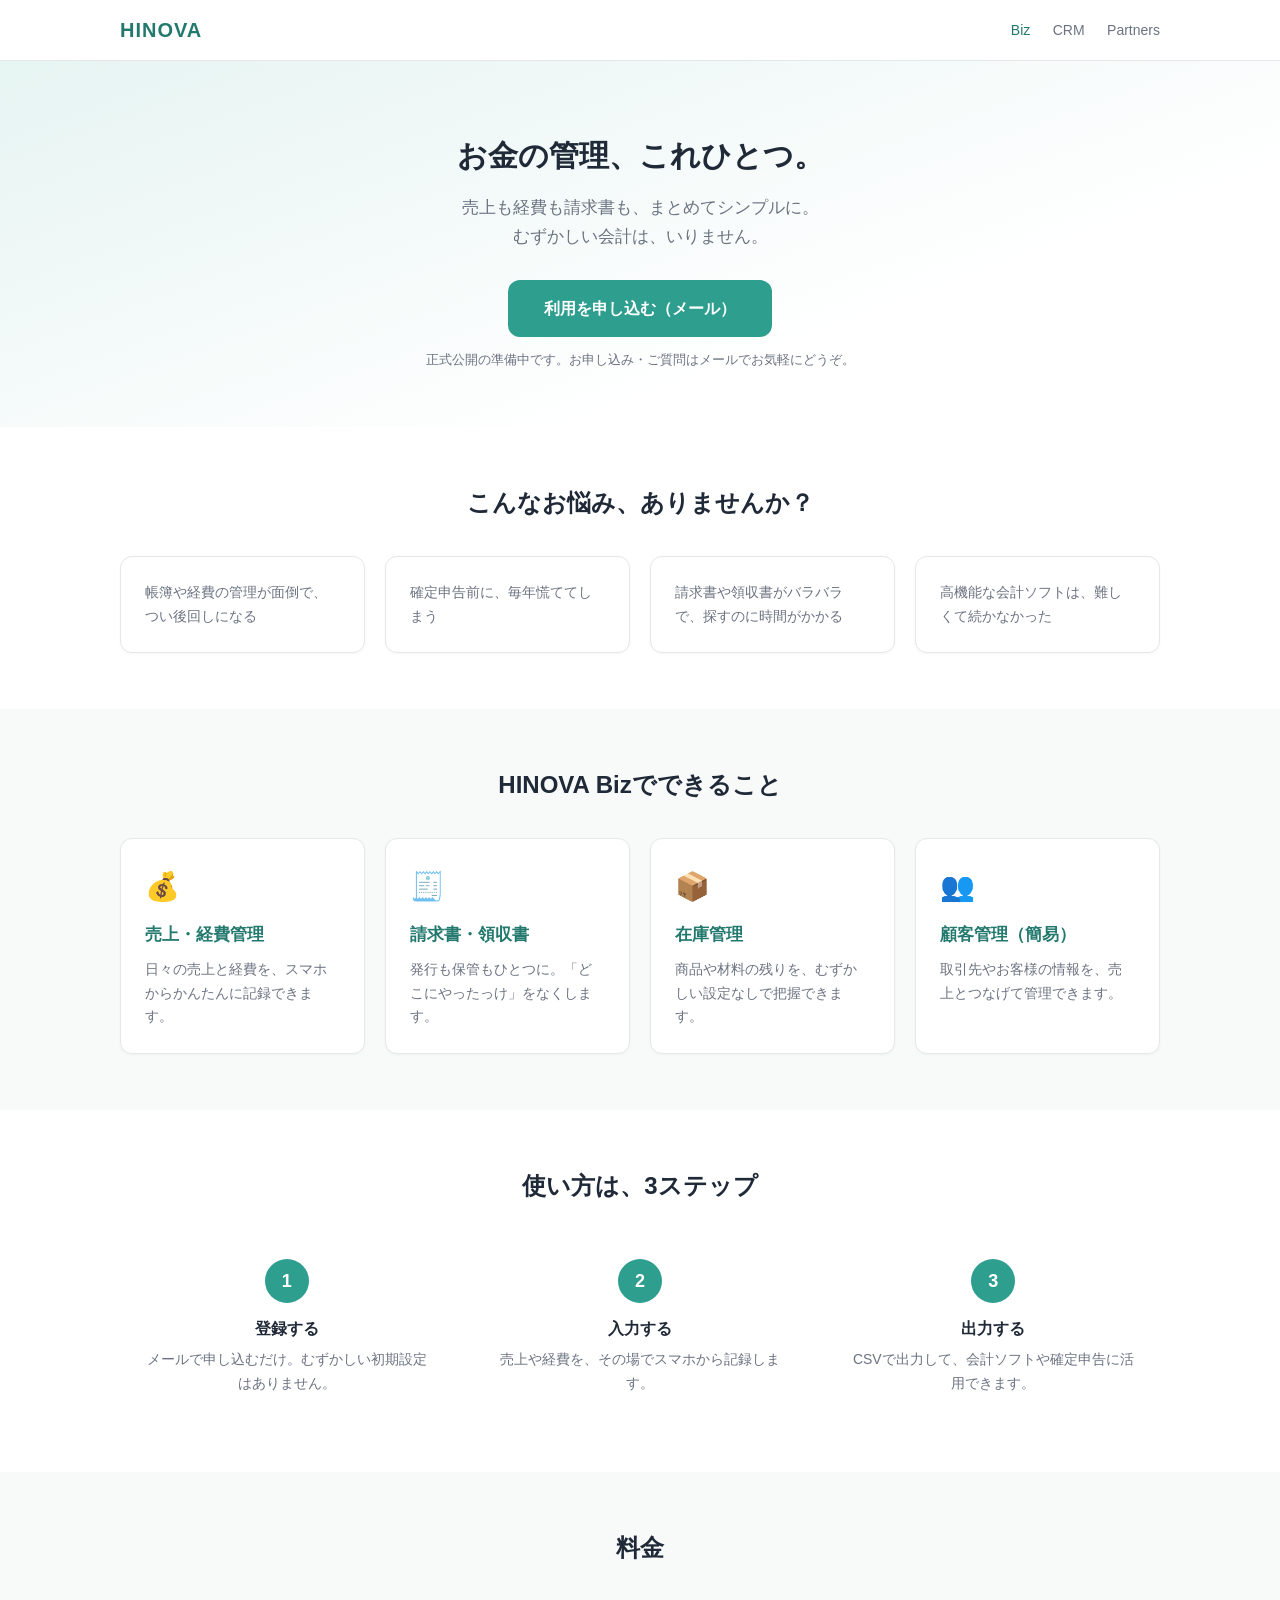
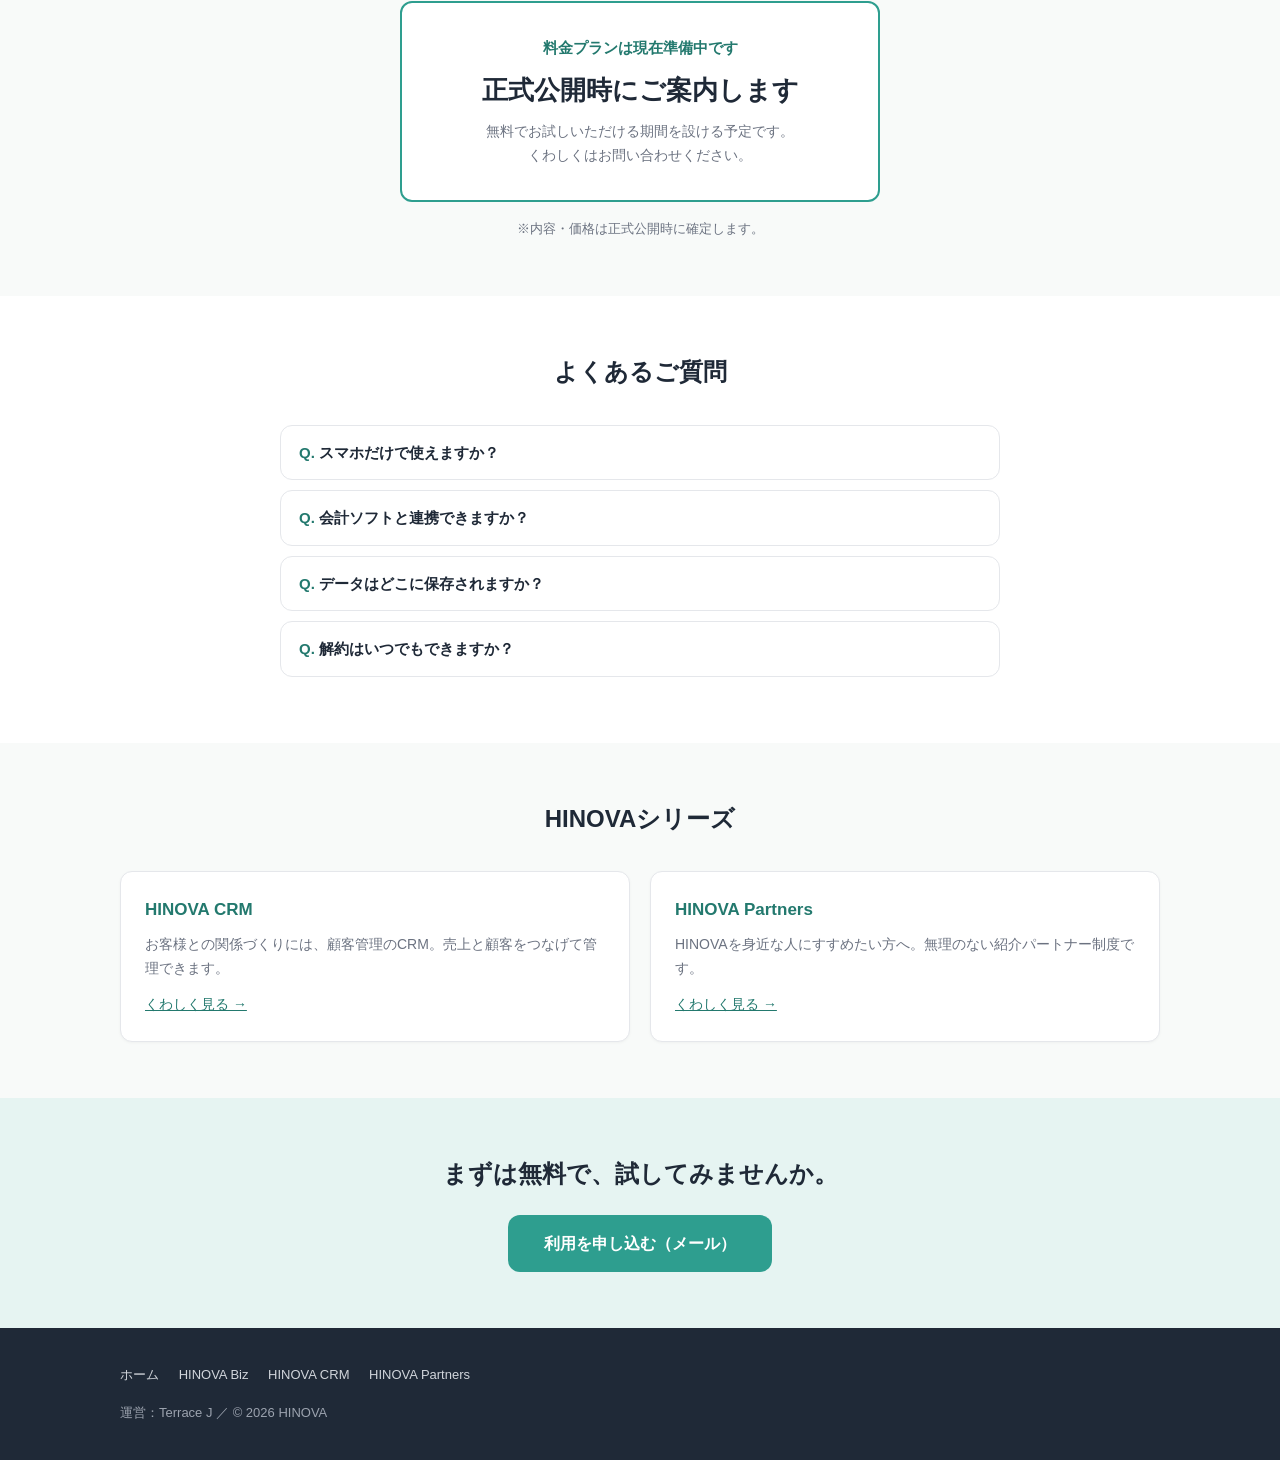
==== biz.html @ e903ae0e "HINOVA LP 再建(index/biz/crm/partners) — ポータルDBの部署AI設計書から復元 Co-Authored-By: Claude Opus 4.8 <noreply@a" ====
<!DOCTYPE html>
<html lang="ja">
<head>
<meta charset="UTF-8">
<meta name="viewport" content="width=device-width, initial-scale=1.0">
<title>HINOVA Biz — お金の管理、これひとつ。</title>
<meta name="description" content="売上・経費・請求書・領収書をまとめてシンプルに管理。ITが苦手な個人事業主・副業・小規模店舗のためのお金の管理サービス。">
<meta property="og:title" content="HINOVA Biz — お金の管理、これひとつ。">
<meta property="og:description" content="売上・経費・請求書・領収書をまとめてシンプルに。ITが苦手でも続けられる。">
<meta property="og:type" content="website">
<meta property="og:url" content="https://jukuro.github.io/hinova-lp/biz.html">
<meta name="twitter:card" content="summary">
<link rel="stylesheet" href="assets/style.css">
</head>
<body>

<header>
  <div class="container header-inner">
    <a class="logo" href="index.html">HINOVA</a>
    <nav>
      <a href="biz.html" class="active">Biz</a>
      <a href="crm.html">CRM</a>
      <a href="partners.html">Partners</a>
    </nav>
  </div>
</header>

<div class="hero">
  <div class="container">
    <h1>お金の管理、これひとつ。</h1>
    <p class="lead">売上も経費も請求書も、まとめてシンプルに。<br>むずかしい会計は、いりません。</p>
    <a class="btn" href="mailto:jukurog31@gmail.com?subject=HINOVA Biz 利用申込・問い合わせ">利用を申し込む（メール）</a>
    <p class="micro">正式公開の準備中です。お申し込み・ご質問はメールでお気軽にどうぞ。</p>
  </div>
</div>

<section>
  <div class="container">
    <h2>こんなお悩み、ありませんか？</h2>
    <div class="cards">
      <div class="card"><p>帳簿や経費の管理が面倒で、つい後回しになる</p></div>
      <div class="card"><p>確定申告前に、毎年慌ててしまう</p></div>
      <div class="card"><p>請求書や領収書がバラバラで、探すのに時間がかかる</p></div>
      <div class="card"><p>高機能な会計ソフトは、難しくて続かなかった</p></div>
    </div>
  </div>
</section>

<section class="alt">
  <div class="container">
    <h2>HINOVA Bizでできること</h2>
    <div class="cards">
      <div class="card">
        <div class="icon">💰</div>
        <h3>売上・経費管理</h3>
        <p>日々の売上と経費を、スマホからかんたんに記録できます。</p>
      </div>
      <div class="card">
        <div class="icon">🧾</div>
        <h3>請求書・領収書</h3>
        <p>発行も保管もひとつに。「どこにやったっけ」をなくします。</p>
      </div>
      <div class="card">
        <div class="icon">📦</div>
        <h3>在庫管理</h3>
        <p>商品や材料の残りを、むずかしい設定なしで把握できます。</p>
      </div>
      <div class="card">
        <div class="icon">👥</div>
        <h3>顧客管理（簡易）</h3>
        <p>取引先やお客様の情報を、売上とつなげて管理できます。</p>
      </div>
    </div>
  </div>
</section>

<section>
  <div class="container">
    <h2>使い方は、3ステップ</h2>
    <div class="steps">
      <div class="step">
        <div class="num">1</div>
        <h3>登録する</h3>
        <p>メールで申し込むだけ。むずかしい初期設定はありません。</p>
      </div>
      <div class="step">
        <div class="num">2</div>
        <h3>入力する</h3>
        <p>売上や経費を、その場でスマホから記録します。</p>
      </div>
      <div class="step">
        <div class="num">3</div>
        <h3>出力する</h3>
        <p>CSVで出力して、会計ソフトや確定申告に活用できます。</p>
      </div>
    </div>
  </div>
</section>

<section class="alt">
  <div class="container">
    <h2>料金</h2>
    <div class="price-box">
      <p class="plan-name">料金プランは現在準備中です</p>
      <p class="price">正式公開時にご案内します</p>
      <p style="font-size:14px;color:var(--text-sub)">無料でお試しいただける期間を設ける予定です。<br>くわしくはお問い合わせください。</p>
    </div>
    <p class="section-note">※内容・価格は正式公開時に確定します。</p>
  </div>
</section>

<section>
  <div class="container">
    <h2>よくあるご質問</h2>
    <details>
      <summary>スマホだけで使えますか？</summary>
      <p>はい。スマホでの利用を前提に設計しています。パソコンからもご利用いただけます。</p>
    </details>
    <details>
      <summary>会計ソフトと連携できますか？</summary>
      <p>CSV出力に対応予定です。お使いの会計ソフトへの取り込みにご活用いただけます。対応形式の詳細はお問い合わせください。</p>
    </details>
    <details>
      <summary>データはどこに保存されますか？</summary>
      <p>クラウド上に安全に保存されます。端末の故障や紛失時もデータは失われません。</p>
    </details>
    <details>
      <summary>解約はいつでもできますか？</summary>
      <p>はい。いつでも解約いただけます。無理な引き止めはいたしません。</p>
    </details>
  </div>
</section>

<section class="alt">
  <div class="container">
    <h2>HINOVAシリーズ</h2>
    <div class="cards">
      <div class="card">
        <h3>HINOVA CRM</h3>
        <p>お客様との関係づくりには、顧客管理のCRM。売上と顧客をつなげて管理できます。</p>
        <p style="margin-top:12px"><a href="crm.html">くわしく見る →</a></p>
      </div>
      <div class="card">
        <h3>HINOVA Partners</h3>
        <p>HINOVAを身近な人にすすめたい方へ。無理のない紹介パートナー制度です。</p>
        <p style="margin-top:12px"><a href="partners.html">くわしく見る →</a></p>
      </div>
    </div>
  </div>
</section>

<section class="cta-section">
  <div class="container">
    <h2>まずは無料で、試してみませんか。</h2>
    <a class="btn" href="mailto:jukurog31@gmail.com?subject=HINOVA Biz 利用申込・問い合わせ">利用を申し込む（メール）</a>
  </div>
</section>

<footer>
  <div class="container">
    <div class="footer-nav">
      <a href="index.html">ホーム</a>
      <a href="biz.html">HINOVA Biz</a>
      <a href="crm.html">HINOVA CRM</a>
      <a href="partners.html">HINOVA Partners</a>
    </div>
    <p class="copy">運営：Terrace J ／ © 2026 HINOVA</p>
  </div>
</footer>

</body>
</html>
---- assets/style.css ----
/* HINOVA LP 共通スタイル — デザイン部設計書準拠 */
:root {
  --accent: #2E9E8F;
  --accent-dark: #23796E;
  --accent-soft: #E6F4F2;
  --text: #1F2937;
  --text-sub: #6B7280;
  --bg: #FFFFFF;
  --bg-alt: #F8FAF9;
  --border: #E5E7EB;
  --radius: 12px;
}
* { margin: 0; padding: 0; box-sizing: border-box; }
html { scroll-behavior: smooth; }
body {
  font-family: "Hiragino Kaku Gothic ProN", "Yu Gothic", Meiryo, sans-serif;
  color: var(--text);
  background: var(--bg);
  line-height: 1.7;
  font-size: 16px;
}
.container { max-width: 1080px; margin: 0 auto; padding: 0 20px; }

/* ヘッダー */
header {
  position: sticky; top: 0; z-index: 100;
  background: rgba(255,255,255,.95); backdrop-filter: blur(6px);
  border-bottom: 1px solid var(--border);
}
.header-inner { display: flex; align-items: center; justify-content: space-between; height: 60px; }
.logo { font-weight: 700; font-size: 20px; color: var(--accent-dark); text-decoration: none; letter-spacing: .05em; }
nav a { color: var(--text-sub); text-decoration: none; font-size: 14px; margin-left: 18px; }
nav a:hover, nav a.active { color: var(--accent-dark); }

/* ヒーロー */
.hero { background: linear-gradient(160deg, var(--accent-soft) 0%, #fff 70%); padding: 72px 0 56px; text-align: center; }
.hero h1 { font-size: 30px; line-height: 1.5; margin-bottom: 16px; }
.hero p.lead { color: var(--text-sub); font-size: 17px; margin-bottom: 28px; }
.hero .micro { font-size: 13px; color: var(--text-sub); margin-top: 12px; }

/* ボタン */
.btn {
  display: inline-block; background: var(--accent); color: #fff;
  padding: 15px 36px; border-radius: var(--radius); text-decoration: none;
  font-weight: 700; font-size: 16px; min-height: 44px;
  transition: background .2s;
}
.btn:hover { background: var(--accent-dark); }
.btn.secondary { background: #fff; color: var(--accent-dark); border: 2px solid var(--accent); }
.btn.secondary:hover { background: var(--accent-soft); }

/* セクション */
section { padding: 56px 0; }
section.alt { background: var(--bg-alt); }
h2 { font-size: 24px; text-align: center; margin-bottom: 32px; }
.section-note { text-align: center; color: var(--text-sub); font-size: 13px; margin-top: 16px; }

/* カード */
.cards { display: grid; grid-template-columns: repeat(auto-fit, minmax(220px, 1fr)); gap: 20px; }
.card {
  background: #fff; border: 1px solid var(--border); border-radius: var(--radius);
  padding: 24px; box-shadow: 0 1px 3px rgba(0,0,0,.04);
}
.card h3 { font-size: 17px; margin-bottom: 8px; color: var(--accent-dark); }
.card p { font-size: 14px; color: var(--text-sub); }
.card .icon { font-size: 28px; margin-bottom: 10px; }
.card a { color: var(--accent-dark); }

/* ステップ */
.steps { display: grid; grid-template-columns: repeat(auto-fit, minmax(200px, 1fr)); gap: 20px; counter-reset: step; }
.step { text-align: center; padding: 20px; }
.step .num {
  display: inline-flex; align-items: center; justify-content: center;
  width: 44px; height: 44px; border-radius: 50%;
  background: var(--accent); color: #fff; font-weight: 700; font-size: 18px; margin-bottom: 12px;
}
.step h3 { font-size: 16px; margin-bottom: 6px; }
.step p { font-size: 14px; color: var(--text-sub); }

/* 安心チェックリスト(Partners) */
.checklist { max-width: 560px; margin: 0 auto; list-style: none; }
.checklist li {
  padding: 12px 16px 12px 44px; position: relative; background: #fff;
  border: 1px solid var(--border); border-radius: var(--radius); margin-bottom: 10px; font-size: 15px;
}
.checklist li::before {
  content: "✓"; position: absolute; left: 16px; color: var(--accent);
  font-weight: 700; font-size: 18px;
}

/* FAQ */
details {
  background: #fff; border: 1px solid var(--border); border-radius: var(--radius);
  margin-bottom: 10px; padding: 0 18px; max-width: 720px; margin-left: auto; margin-right: auto;
}
details summary { cursor: pointer; padding: 14px 0; font-weight: 700; font-size: 15px; list-style: none; }
details summary::before { content: "Q. "; color: var(--accent-dark); }
details p { padding: 0 0 14px; font-size: 14px; color: var(--text-sub); }

/* 料金 */
.price-box {
  max-width: 480px; margin: 0 auto; text-align: center;
  background: #fff; border: 2px solid var(--accent); border-radius: var(--radius); padding: 32px 24px;
}
.price-box .plan-name { font-weight: 700; color: var(--accent-dark); font-size: 15px; }
.price-box .price { font-size: 26px; font-weight: 700; margin: 8px 0; }

/* CTAセクション */
.cta-section { text-align: center; background: var(--accent-soft); }
.cta-section h2 { margin-bottom: 20px; }

/* フッター */
footer { background: var(--text); color: #D1D5DB; padding: 36px 0; font-size: 13px; }
footer .footer-nav { margin-bottom: 16px; }
footer .footer-nav a { color: #D1D5DB; text-decoration: none; margin-right: 16px; }
footer .footer-nav a:hover { color: #fff; }
footer .copy { color: #9CA3AF; }

/* スマホ */
@media (max-width: 767px) {
  .hero h1 { font-size: 24px; }
  h2 { font-size: 20px; }
  nav a { margin-left: 12px; font-size: 13px; }
  section { padding: 40px 0; }
}
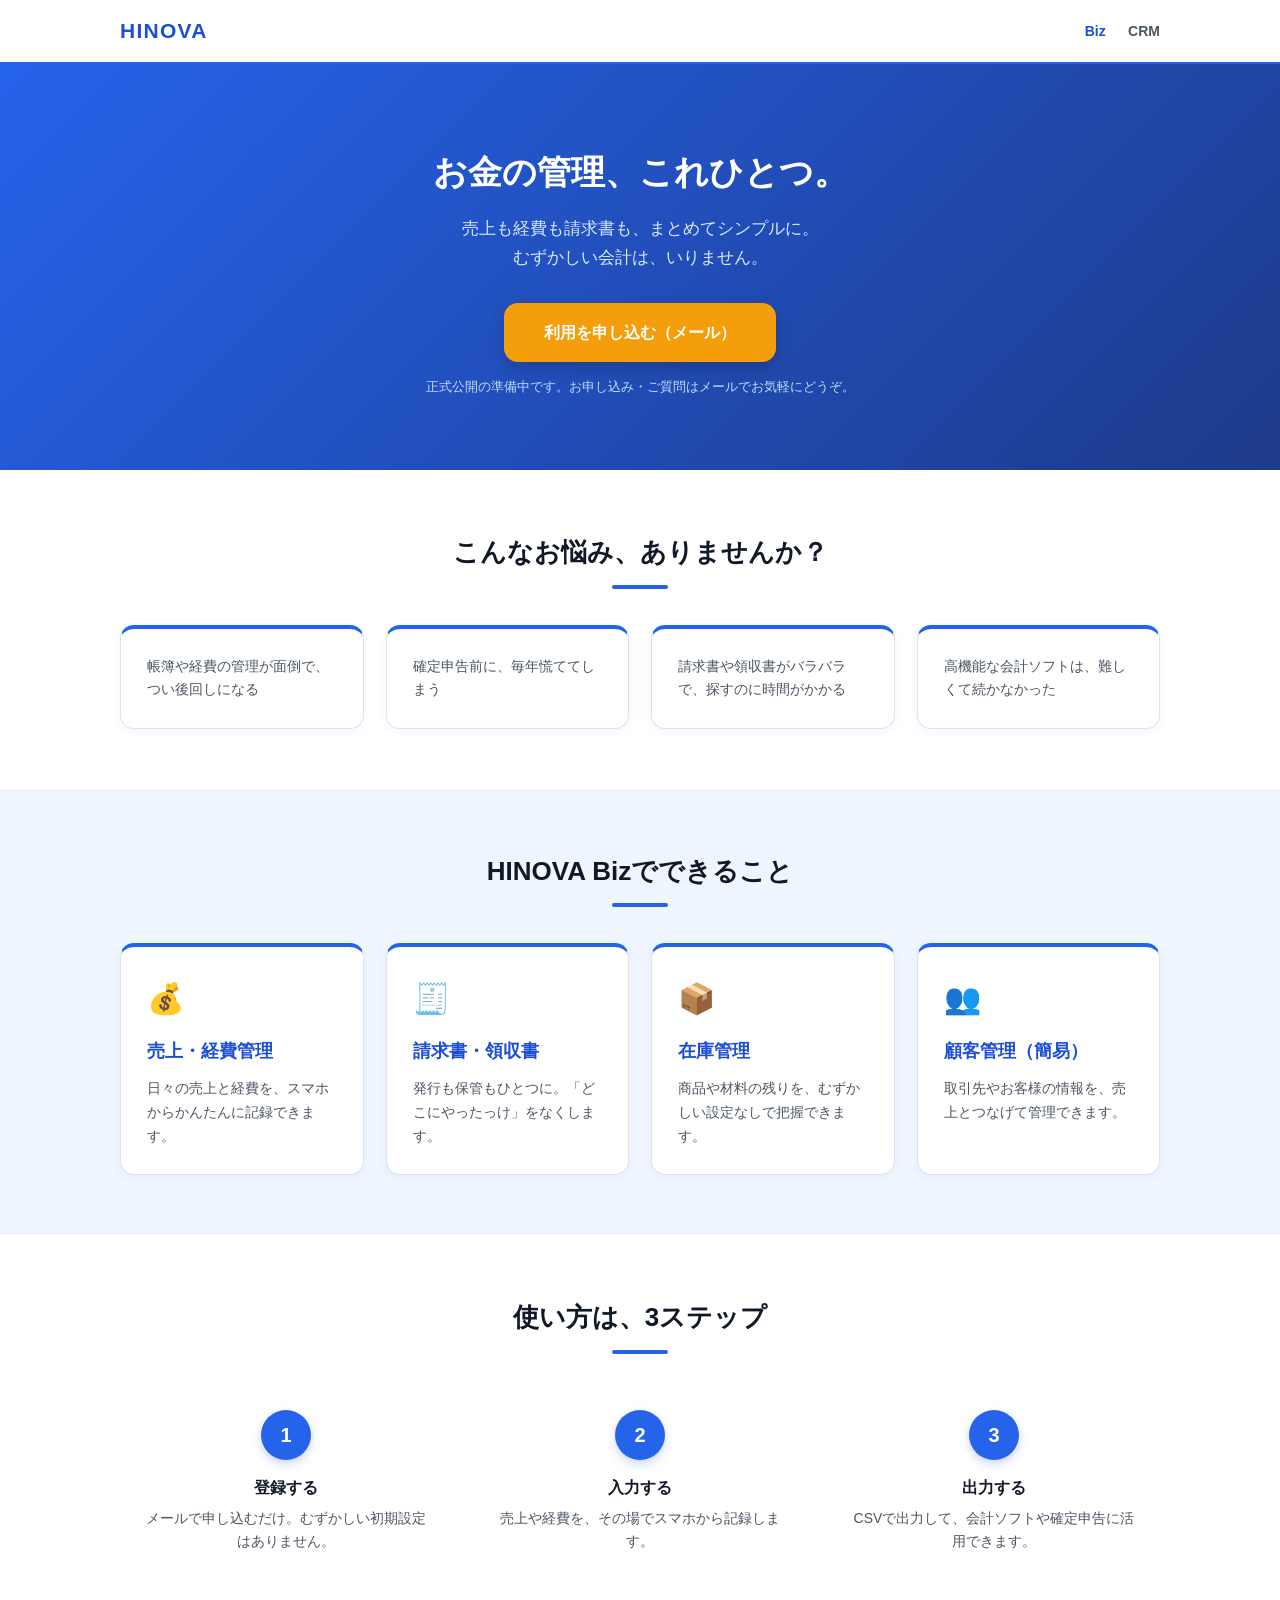
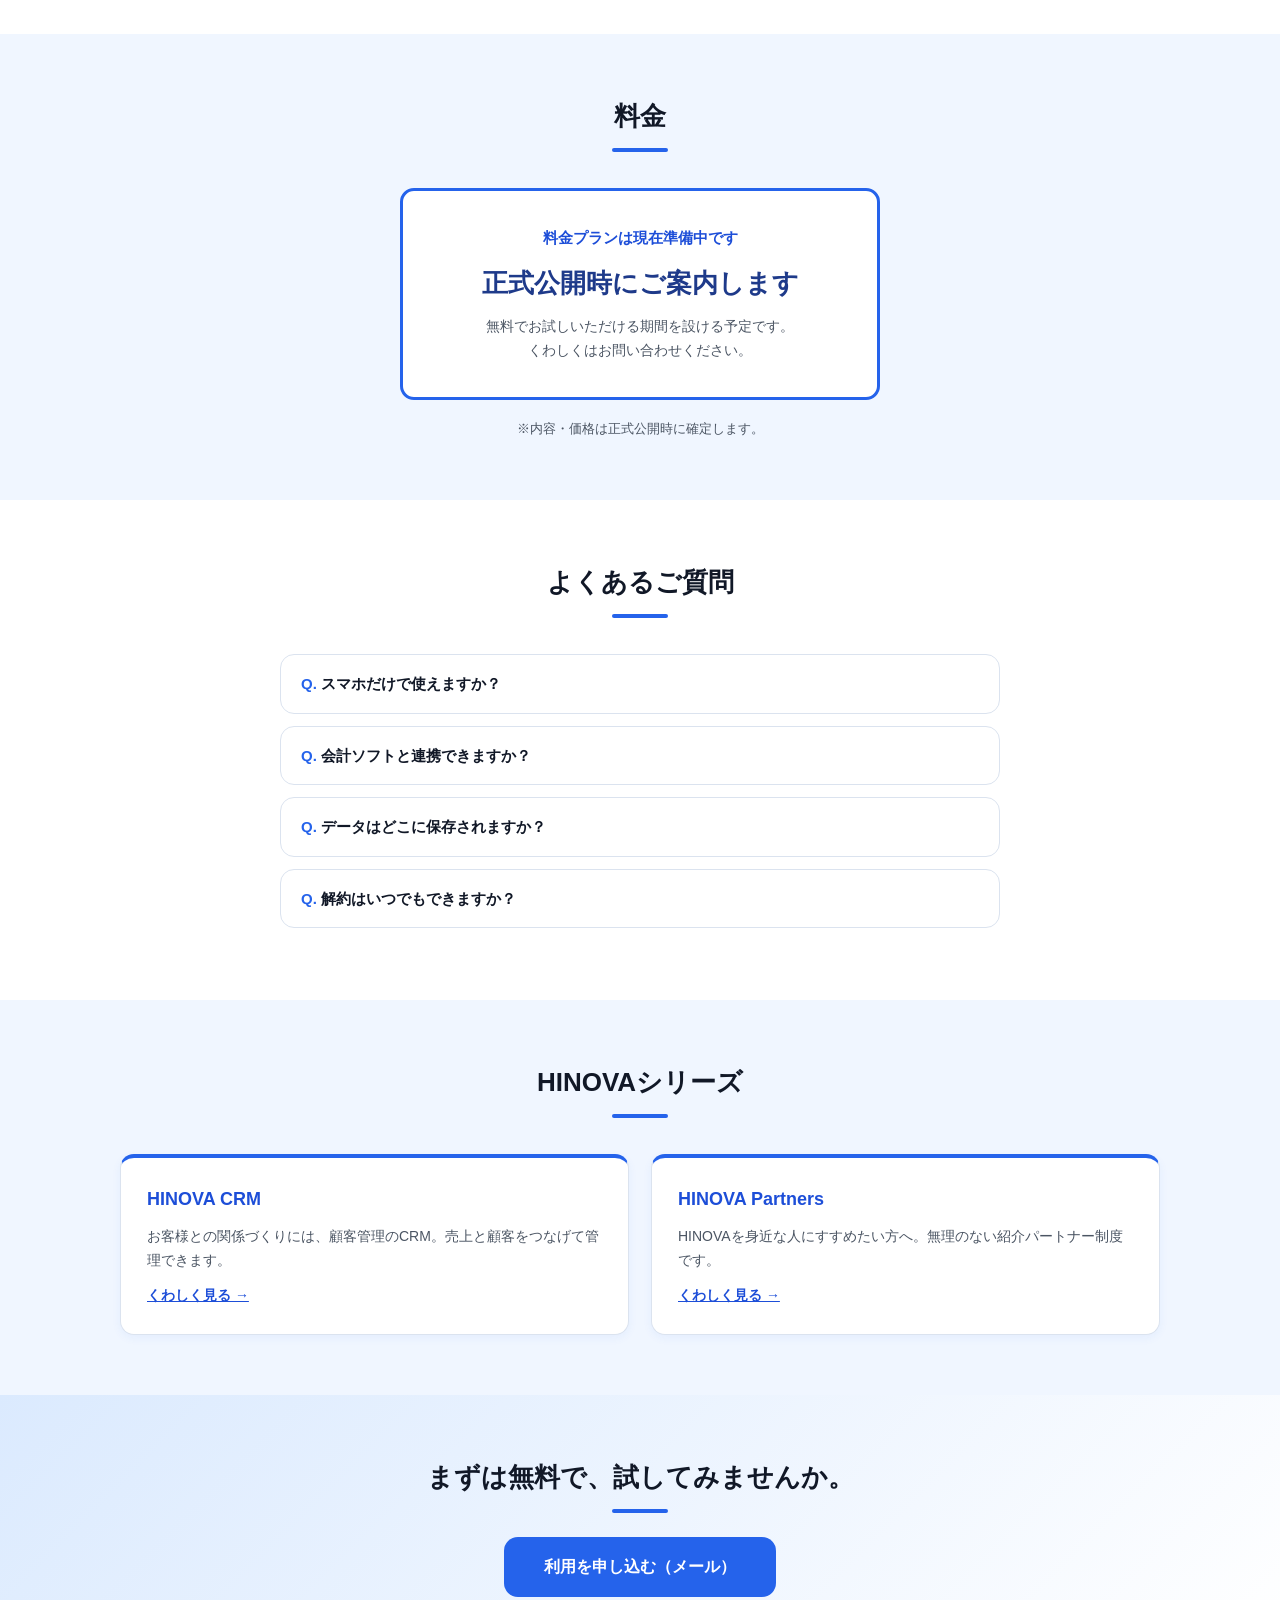
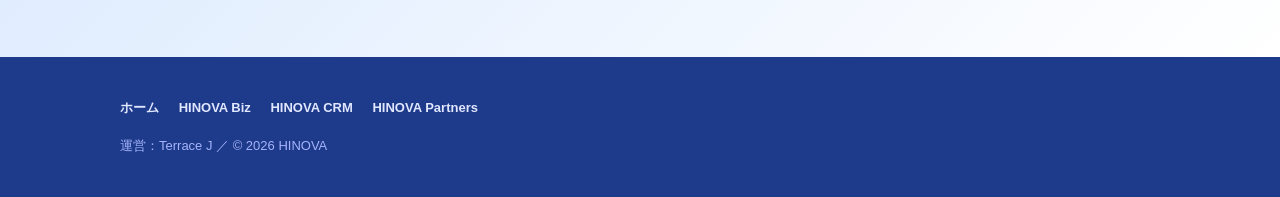
==== commit 2c24a6de: "本体をBiz+CRM 2サイト構成・鮮やかブルーに更新、Partnersは別サイトへ分離、mailto申込 Co-Authored-By: Claude Opus 4.8 <noreply@anthr" ====
--- a/biz.html
+++ b/biz.html
@@ -20,7 +20,6 @@
     <nav>
       <a href="biz.html" class="active">Biz</a>
       <a href="crm.html">CRM</a>
-      <a href="partners.html">Partners</a>
     </nav>
   </div>
 </header>
@@ -143,7 +142,7 @@
       <div class="card">
         <h3>HINOVA Partners</h3>
         <p>HINOVAを身近な人にすすめたい方へ。無理のない紹介パートナー制度です。</p>
-        <p style="margin-top:12px"><a href="partners.html">くわしく見る →</a></p>
+        <p style="margin-top:12px"><a href="https://jukuro.github.io/hinova-partners-lp/">くわしく見る →</a></p>
       </div>
     </div>
   </div>
@@ -162,7 +161,7 @@
       <a href="index.html">ホーム</a>
       <a href="biz.html">HINOVA Biz</a>
       <a href="crm.html">HINOVA CRM</a>
-      <a href="partners.html">HINOVA Partners</a>
+      <a href="https://jukuro.github.io/hinova-partners-lp/">HINOVA Partners</a>
     </div>
     <p class="copy">運営：Terrace J ／ © 2026 HINOVA</p>
   </div>
--- a/assets/style.css
+++ b/assets/style.css
@@ -1,125 +1,112 @@
-/* HINOVA LP 共通スタイル — デザイン部設計書準拠 */
+/* HINOVA(Biz + CRM)共通スタイル — 鮮やかブルー版 */
 :root {
-  --accent: #2E9E8F;
-  --accent-dark: #23796E;
-  --accent-soft: #E6F4F2;
-  --text: #1F2937;
-  --text-sub: #6B7280;
+  --accent: #2563EB;        /* 鮮やかなロイヤルブルー */
+  --accent-dark: #1D4ED8;
+  --accent-deep: #1E3A8A;
+  --accent-soft: #DBEAFE;
+  --cta: #F59E0B;
+  --cta-dark: #D97706;
+  --text: #111827;
+  --text-sub: #4B5563;
   --bg: #FFFFFF;
-  --bg-alt: #F8FAF9;
-  --border: #E5E7EB;
-  --radius: 12px;
+  --bg-alt: #F0F6FF;
+  --border: #DbE3EF;
+  --radius: 14px;
 }
 * { margin: 0; padding: 0; box-sizing: border-box; }
 html { scroll-behavior: smooth; }
 body {
   font-family: "Hiragino Kaku Gothic ProN", "Yu Gothic", Meiryo, sans-serif;
-  color: var(--text);
-  background: var(--bg);
-  line-height: 1.7;
-  font-size: 16px;
+  color: var(--text); background: var(--bg); line-height: 1.7; font-size: 16px;
 }
 .container { max-width: 1080px; margin: 0 auto; padding: 0 20px; }
 
-/* ヘッダー */
 header {
   position: sticky; top: 0; z-index: 100;
-  background: rgba(255,255,255,.95); backdrop-filter: blur(6px);
-  border-bottom: 1px solid var(--border);
+  background: rgba(255,255,255,.96); backdrop-filter: blur(6px);
+  border-bottom: 2px solid var(--accent);
 }
-.header-inner { display: flex; align-items: center; justify-content: space-between; height: 60px; }
-.logo { font-weight: 700; font-size: 20px; color: var(--accent-dark); text-decoration: none; letter-spacing: .05em; }
-nav a { color: var(--text-sub); text-decoration: none; font-size: 14px; margin-left: 18px; }
+.header-inner { display: flex; align-items: center; justify-content: space-between; height: 62px; }
+.logo { font-weight: 800; font-size: 21px; color: var(--accent-dark); text-decoration: none; letter-spacing: .06em; }
+nav a { color: var(--text-sub); text-decoration: none; font-size: 14px; margin-left: 18px; font-weight: 600; }
 nav a:hover, nav a.active { color: var(--accent-dark); }
 
-/* ヒーロー */
-.hero { background: linear-gradient(160deg, var(--accent-soft) 0%, #fff 70%); padding: 72px 0 56px; text-align: center; }
-.hero h1 { font-size: 30px; line-height: 1.5; margin-bottom: 16px; }
-.hero p.lead { color: var(--text-sub); font-size: 17px; margin-bottom: 28px; }
-.hero .micro { font-size: 13px; color: var(--text-sub); margin-top: 12px; }
+.hero {
+  background: linear-gradient(135deg, var(--accent) 0%, var(--accent-deep) 100%);
+  color: #fff; padding: 84px 0 72px; text-align: center;
+}
+.hero h1 { font-size: 34px; line-height: 1.45; margin-bottom: 18px; font-weight: 800; }
+.hero p.lead { color: #DBEAFE; font-size: 17px; margin-bottom: 30px; }
+.hero .micro { font-size: 13px; color: #BFDBFE; margin-top: 14px; }
+.hero .btn { background: var(--cta); color: #fff; box-shadow: 0 6px 16px rgba(0,0,0,.18); }
+.hero .btn:hover { background: var(--cta-dark); }
 
-/* ボタン */
 .btn {
   display: inline-block; background: var(--accent); color: #fff;
-  padding: 15px 36px; border-radius: var(--radius); text-decoration: none;
-  font-weight: 700; font-size: 16px; min-height: 44px;
-  transition: background .2s;
+  padding: 16px 40px; border-radius: var(--radius); text-decoration: none;
+  font-weight: 700; font-size: 16px; min-height: 44px; transition: all .2s;
 }
 .btn:hover { background: var(--accent-dark); }
 .btn.secondary { background: #fff; color: var(--accent-dark); border: 2px solid var(--accent); }
 .btn.secondary:hover { background: var(--accent-soft); }
 
-/* セクション */
-section { padding: 56px 0; }
+section { padding: 60px 0; }
 section.alt { background: var(--bg-alt); }
-h2 { font-size: 24px; text-align: center; margin-bottom: 32px; }
-.section-note { text-align: center; color: var(--text-sub); font-size: 13px; margin-top: 16px; }
+h2 { font-size: 26px; text-align: center; margin-bottom: 36px; font-weight: 800; position: relative; padding-bottom: 14px; }
+h2::after { content: ""; position: absolute; left: 50%; bottom: 0; transform: translateX(-50%); width: 56px; height: 4px; background: var(--accent); border-radius: 2px; }
+.section-note { text-align: center; color: var(--text-sub); font-size: 13px; margin-top: 18px; }
 
-/* カード */
-.cards { display: grid; grid-template-columns: repeat(auto-fit, minmax(220px, 1fr)); gap: 20px; }
+.cards { display: grid; grid-template-columns: repeat(auto-fit, minmax(220px, 1fr)); gap: 22px; }
 .card {
-  background: #fff; border: 1px solid var(--border); border-radius: var(--radius);
-  padding: 24px; box-shadow: 0 1px 3px rgba(0,0,0,.04);
+  background: #fff; border: 1px solid var(--border); border-top: 4px solid var(--accent);
+  border-radius: var(--radius); padding: 26px; box-shadow: 0 3px 10px rgba(37,99,235,.06);
+  transition: transform .15s, box-shadow .15s;
 }
-.card h3 { font-size: 17px; margin-bottom: 8px; color: var(--accent-dark); }
+.card:hover { transform: translateY(-3px); box-shadow: 0 8px 22px rgba(37,99,235,.12); }
+.card h3 { font-size: 18px; margin-bottom: 10px; color: var(--accent-dark); }
 .card p { font-size: 14px; color: var(--text-sub); }
-.card .icon { font-size: 28px; margin-bottom: 10px; }
-.card a { color: var(--accent-dark); }
+.card .icon { font-size: 30px; margin-bottom: 12px; }
+.card a { color: var(--accent-dark); font-weight: 700; }
 
-/* ステップ */
-.steps { display: grid; grid-template-columns: repeat(auto-fit, minmax(200px, 1fr)); gap: 20px; counter-reset: step; }
+.steps { display: grid; grid-template-columns: repeat(auto-fit, minmax(200px, 1fr)); gap: 22px; }
 .step { text-align: center; padding: 20px; }
 .step .num {
   display: inline-flex; align-items: center; justify-content: center;
-  width: 44px; height: 44px; border-radius: 50%;
-  background: var(--accent); color: #fff; font-weight: 700; font-size: 18px; margin-bottom: 12px;
+  width: 50px; height: 50px; border-radius: 50%;
+  background: var(--accent); color: #fff; font-weight: 800; font-size: 20px; margin-bottom: 14px;
+  box-shadow: 0 4px 10px rgba(37,99,235,.25);
 }
 .step h3 { font-size: 16px; margin-bottom: 6px; }
 .step p { font-size: 14px; color: var(--text-sub); }
 
-/* 安心チェックリスト(Partners) */
-.checklist { max-width: 560px; margin: 0 auto; list-style: none; }
-.checklist li {
-  padding: 12px 16px 12px 44px; position: relative; background: #fff;
-  border: 1px solid var(--border); border-radius: var(--radius); margin-bottom: 10px; font-size: 15px;
-}
-.checklist li::before {
-  content: "✓"; position: absolute; left: 16px; color: var(--accent);
-  font-weight: 700; font-size: 18px;
-}
-
-/* FAQ */
 details {
   background: #fff; border: 1px solid var(--border); border-radius: var(--radius);
-  margin-bottom: 10px; padding: 0 18px; max-width: 720px; margin-left: auto; margin-right: auto;
+  margin-bottom: 12px; padding: 0 20px; max-width: 720px; margin-left: auto; margin-right: auto;
 }
-details summary { cursor: pointer; padding: 14px 0; font-weight: 700; font-size: 15px; list-style: none; }
-details summary::before { content: "Q. "; color: var(--accent-dark); }
-details p { padding: 0 0 14px; font-size: 14px; color: var(--text-sub); }
+details summary { cursor: pointer; padding: 16px 0; font-weight: 700; font-size: 15px; list-style: none; }
+details summary::before { content: "Q. "; color: var(--accent); font-weight: 800; }
+details p { padding: 0 0 16px; font-size: 14px; color: var(--text-sub); }
 
-/* 料金 */
 .price-box {
   max-width: 480px; margin: 0 auto; text-align: center;
-  background: #fff; border: 2px solid var(--accent); border-radius: var(--radius); padding: 32px 24px;
+  background: #fff; border: 3px solid var(--accent); border-radius: var(--radius); padding: 34px 24px;
 }
-.price-box .plan-name { font-weight: 700; color: var(--accent-dark); font-size: 15px; }
-.price-box .price { font-size: 26px; font-weight: 700; margin: 8px 0; }
+.price-box .plan-name { font-weight: 800; color: var(--accent-dark); font-size: 15px; }
+.price-box .price { font-size: 26px; font-weight: 800; margin: 10px 0; color: var(--accent-deep); }
 
-/* CTAセクション */
-.cta-section { text-align: center; background: var(--accent-soft); }
-.cta-section h2 { margin-bottom: 20px; }
+.cta-section { text-align: center; background: linear-gradient(135deg, var(--accent-soft), #fff); }
+.cta-section h2 { margin-bottom: 24px; }
 
-/* フッター */
-footer { background: var(--text); color: #D1D5DB; padding: 36px 0; font-size: 13px; }
+footer { background: var(--accent-deep); color: #C7D2FE; padding: 40px 0; font-size: 13px; }
 footer .footer-nav { margin-bottom: 16px; }
-footer .footer-nav a { color: #D1D5DB; text-decoration: none; margin-right: 16px; }
+footer .footer-nav a { color: #E0E7FF; text-decoration: none; margin-right: 16px; font-weight: 600; }
 footer .footer-nav a:hover { color: #fff; }
-footer .copy { color: #9CA3AF; }
+footer .copy { color: #A5B4FC; }
 
-/* スマホ */
 @media (max-width: 767px) {
-  .hero h1 { font-size: 24px; }
-  h2 { font-size: 20px; }
+  .hero { padding: 60px 0 52px; }
+  .hero h1 { font-size: 26px; }
+  h2 { font-size: 21px; }
   nav a { margin-left: 12px; font-size: 13px; }
-  section { padding: 40px 0; }
+  section { padding: 44px 0; }
 }
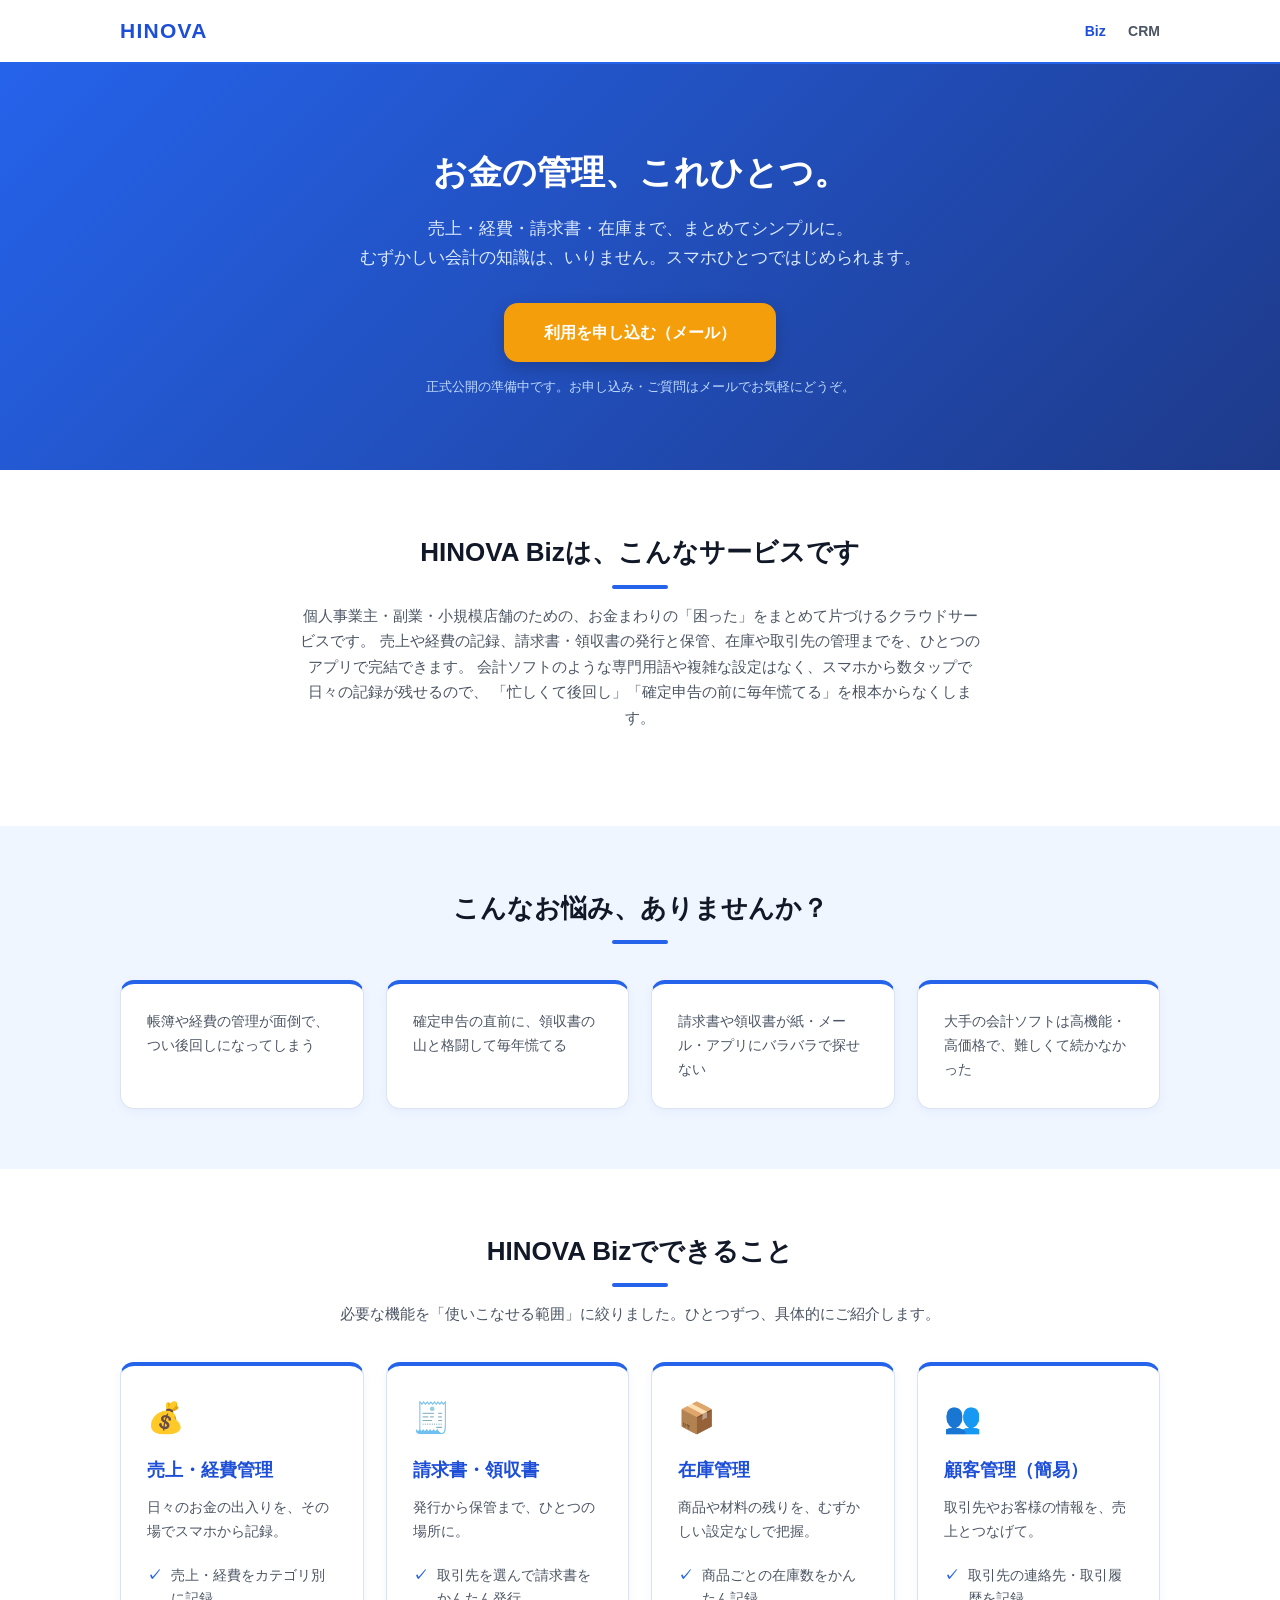
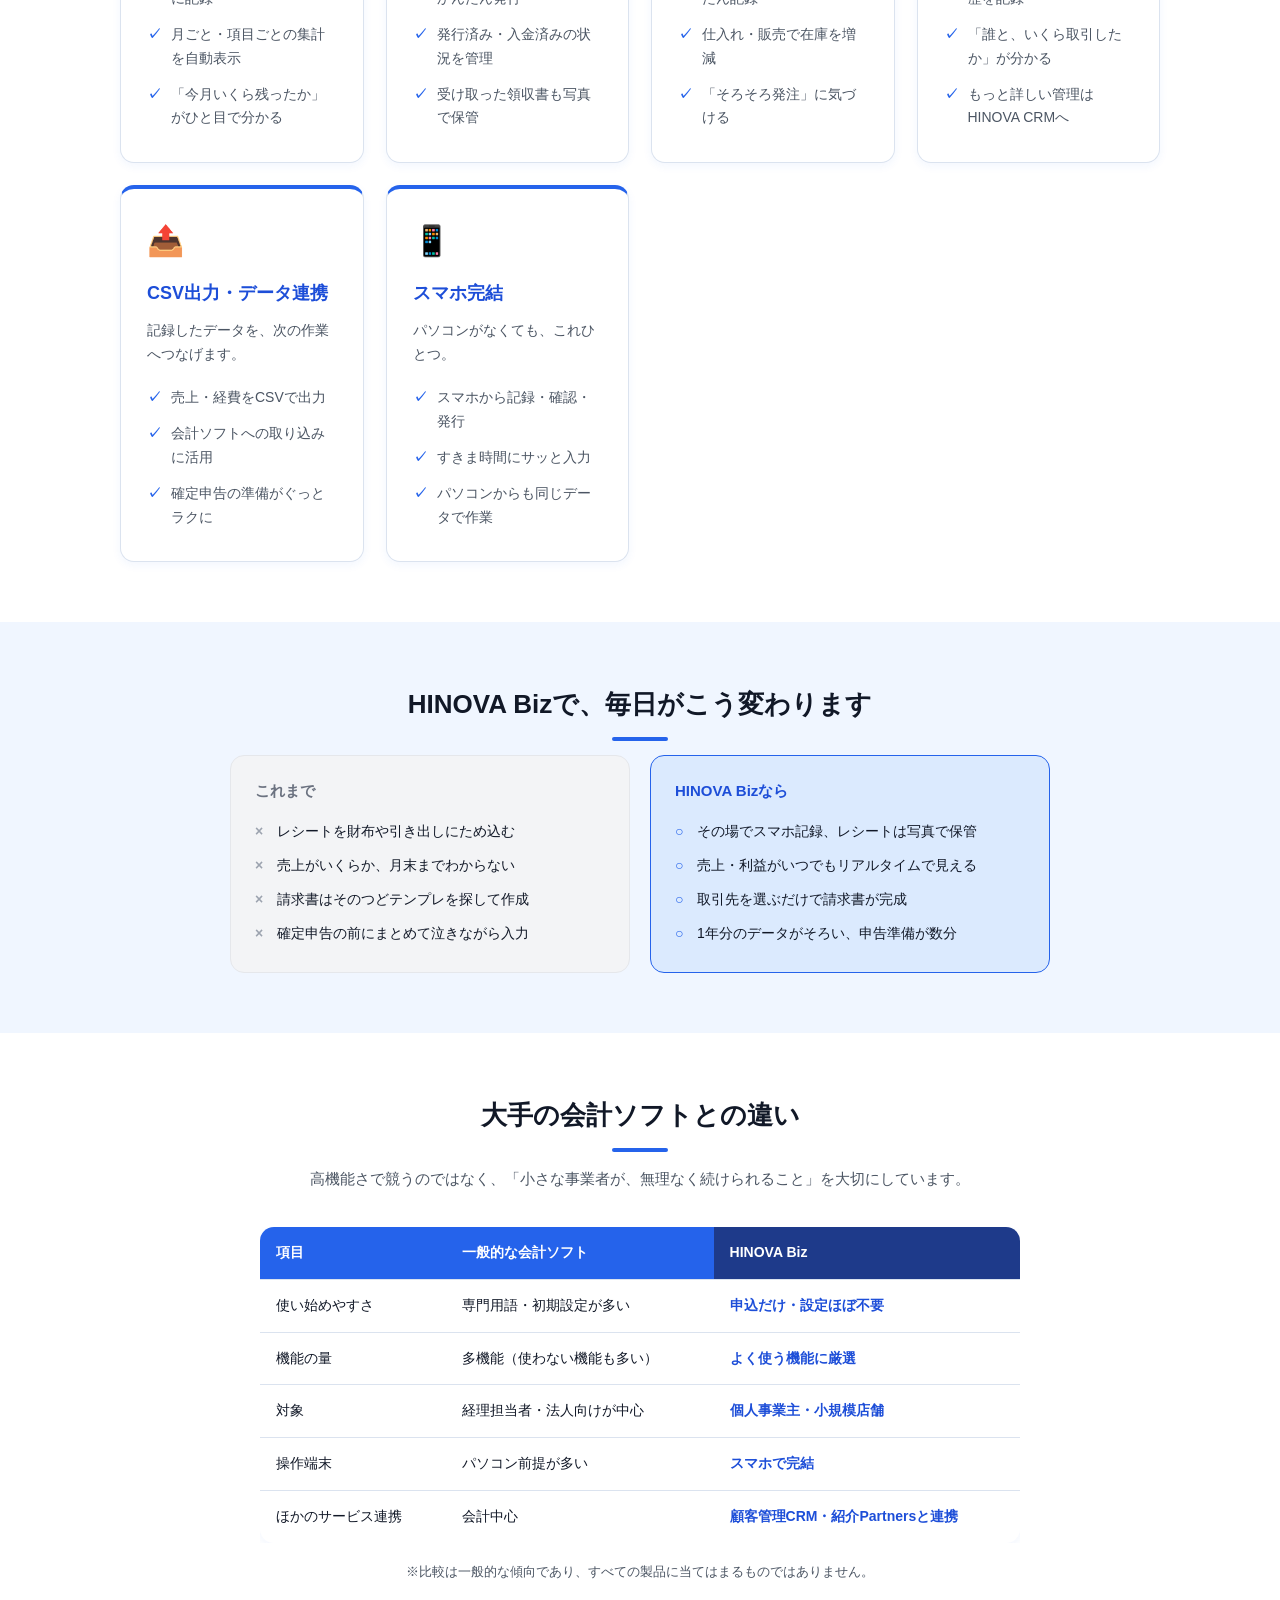
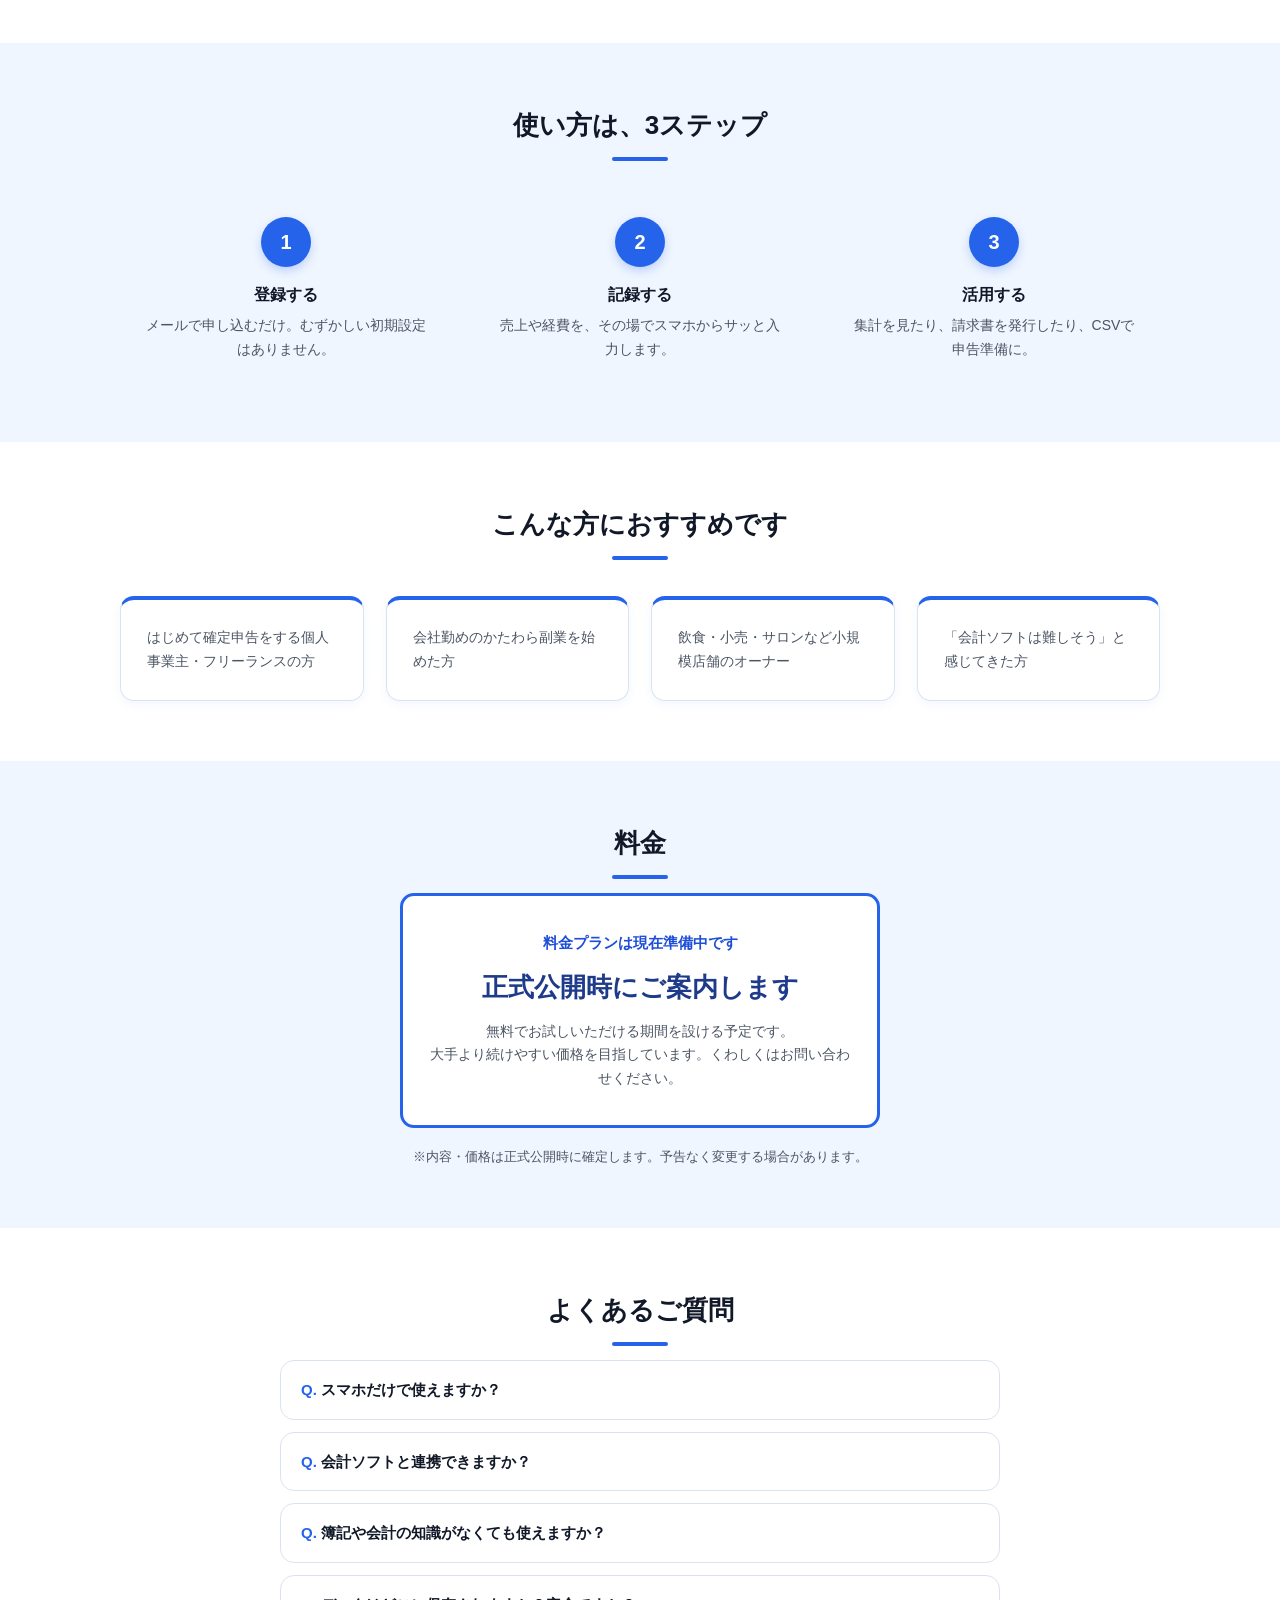
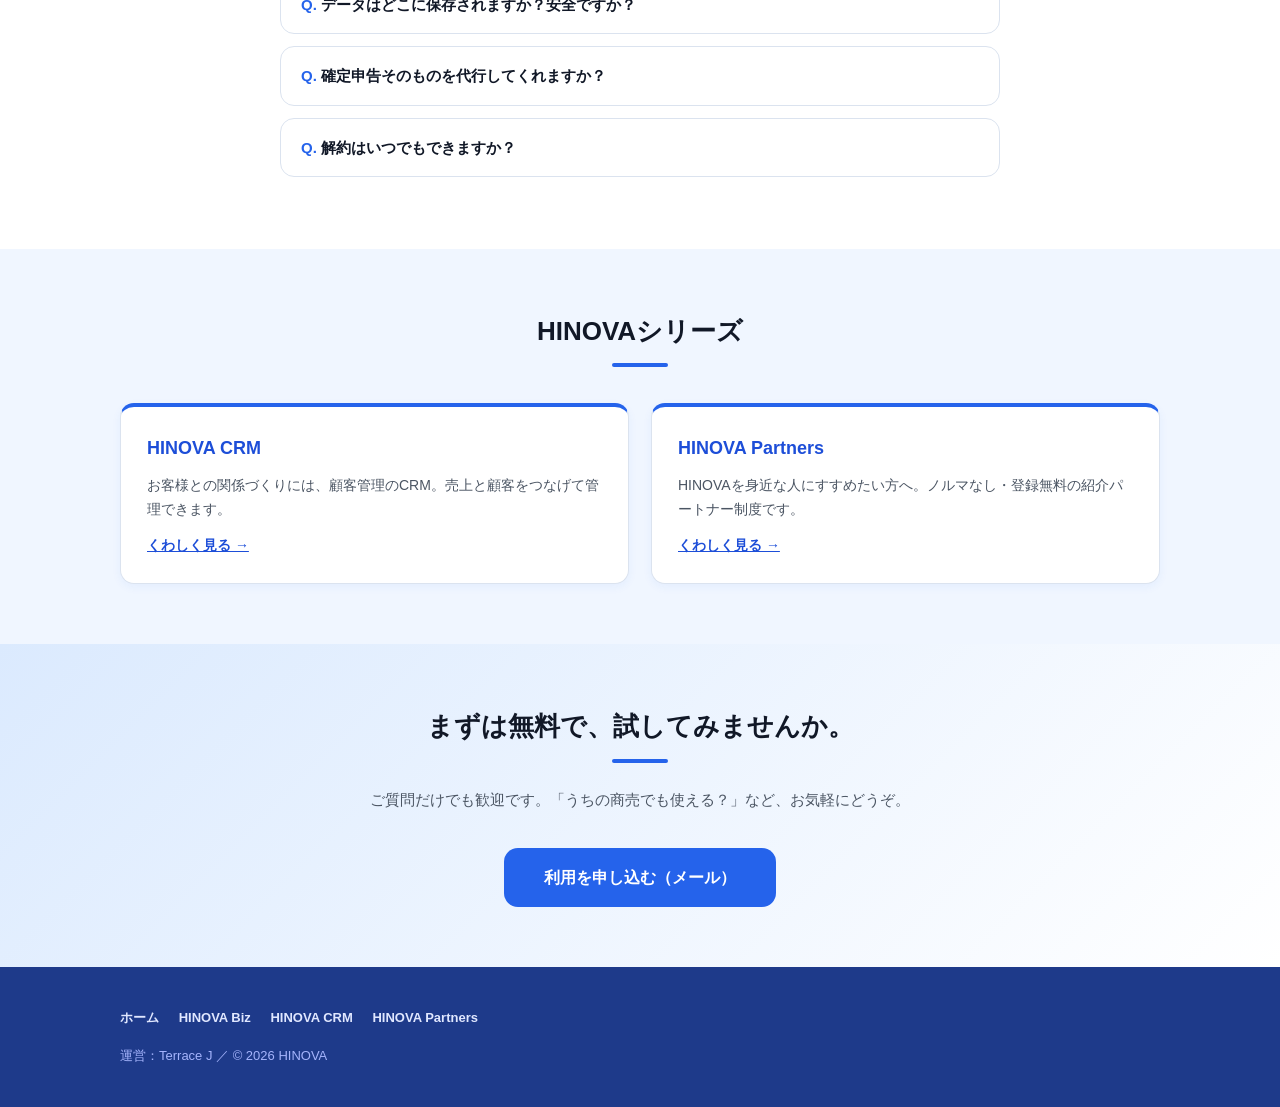
==== commit ba88d950: "各LPの情報量を充実(機能詳細・比較表・ビフォーアフター・FAQ拡充) Co-Authored-By: Claude Opus 4.8 <noreply@anthropic.com>" ====
--- a/biz.html
+++ b/biz.html
@@ -4,7 +4,7 @@
 <meta charset="UTF-8">
 <meta name="viewport" content="width=device-width, initial-scale=1.0">
 <title>HINOVA Biz — お金の管理、これひとつ。</title>
-<meta name="description" content="売上・経費・請求書・領収書をまとめてシンプルに管理。ITが苦手な個人事業主・副業・小規模店舗のためのお金の管理サービス。">
+<meta name="description" content="売上・経費・請求書・領収書・在庫・顧客を、専門知識なしでまとめて管理。ITが苦手な個人事業主・副業・小規模店舗のためのクラウド会計・業務管理サービス。">
 <meta property="og:title" content="HINOVA Biz — お金の管理、これひとつ。">
 <meta property="og:description" content="売上・経費・請求書・領収書をまとめてシンプルに。ITが苦手でも続けられる。">
 <meta property="og:type" content="website">
@@ -27,7 +27,7 @@
 <div class="hero">
   <div class="container">
     <h1>お金の管理、これひとつ。</h1>
-    <p class="lead">売上も経費も請求書も、まとめてシンプルに。<br>むずかしい会計は、いりません。</p>
+    <p class="lead">売上・経費・請求書・在庫まで、まとめてシンプルに。<br>むずかしい会計の知識は、いりません。スマホひとつではじめられます。</p>
     <a class="btn" href="mailto:jukurog31@gmail.com?subject=HINOVA Biz 利用申込・問い合わせ">利用を申し込む（メール）</a>
     <p class="micro">正式公開の準備中です。お申し込み・ご質問はメールでお気軽にどうぞ。</p>
   </div>
@@ -35,48 +35,149 @@
 
 <section>
   <div class="container">
+    <h2>HINOVA Bizは、こんなサービスです</h2>
+    <p class="lead-text">
+      個人事業主・副業・小規模店舗のための、お金まわりの「困った」をまとめて片づけるクラウドサービスです。
+      売上や経費の記録、請求書・領収書の発行と保管、在庫や取引先の管理までを、ひとつのアプリで完結できます。
+      会計ソフトのような専門用語や複雑な設定はなく、スマホから数タップで日々の記録が残せるので、
+      「忙しくて後回し」「確定申告の前に毎年慌てる」を根本からなくします。
+    </p>
+  </div>
+</section>
+
+<section class="alt">
+  <div class="container">
     <h2>こんなお悩み、ありませんか？</h2>
-    <div class="cards">
-      <div class="card"><p>帳簿や経費の管理が面倒で、つい後回しになる</p></div>
-      <div class="card"><p>確定申告前に、毎年慌ててしまう</p></div>
-      <div class="card"><p>請求書や領収書がバラバラで、探すのに時間がかかる</p></div>
-      <div class="card"><p>高機能な会計ソフトは、難しくて続かなかった</p></div>
-    </div>
-  </div>
-</section>
-
-<section class="alt">
+    <div class="cards mt36">
+      <div class="card"><p>帳簿や経費の管理が面倒で、つい後回しになってしまう</p></div>
+      <div class="card"><p>確定申告の直前に、領収書の山と格闘して毎年慌てる</p></div>
+      <div class="card"><p>請求書や領収書が紙・メール・アプリにバラバラで探せない</p></div>
+      <div class="card"><p>大手の会計ソフトは高機能・高価格で、難しくて続かなかった</p></div>
+    </div>
+  </div>
+</section>
+
+<section>
   <div class="container">
     <h2>HINOVA Bizでできること</h2>
+    <p class="lead-text">必要な機能を「使いこなせる範囲」に絞りました。ひとつずつ、具体的にご紹介します。</p>
     <div class="cards">
       <div class="card">
         <div class="icon">💰</div>
         <h3>売上・経費管理</h3>
-        <p>日々の売上と経費を、スマホからかんたんに記録できます。</p>
+        <p>日々のお金の出入りを、その場でスマホから記録。</p>
+        <ul class="feature-list">
+          <li>売上・経費をカテゴリ別に記録</li>
+          <li>月ごと・項目ごとの集計を自動表示</li>
+          <li>「今月いくら残ったか」がひと目で分かる</li>
+        </ul>
       </div>
       <div class="card">
         <div class="icon">🧾</div>
         <h3>請求書・領収書</h3>
-        <p>発行も保管もひとつに。「どこにやったっけ」をなくします。</p>
+        <p>発行から保管まで、ひとつの場所に。</p>
+        <ul class="feature-list">
+          <li>取引先を選んで請求書をかんたん発行</li>
+          <li>発行済み・入金済みの状況を管理</li>
+          <li>受け取った領収書も写真で保管</li>
+        </ul>
       </div>
       <div class="card">
         <div class="icon">📦</div>
         <h3>在庫管理</h3>
-        <p>商品や材料の残りを、むずかしい設定なしで把握できます。</p>
+        <p>商品や材料の残りを、むずかしい設定なしで把握。</p>
+        <ul class="feature-list">
+          <li>商品ごとの在庫数をかんたん記録</li>
+          <li>仕入れ・販売で在庫を増減</li>
+          <li>「そろそろ発注」に気づける</li>
+        </ul>
       </div>
       <div class="card">
         <div class="icon">👥</div>
         <h3>顧客管理（簡易）</h3>
-        <p>取引先やお客様の情報を、売上とつなげて管理できます。</p>
-      </div>
-    </div>
-  </div>
-</section>
-
-<section>
+        <p>取引先やお客様の情報を、売上とつなげて。</p>
+        <ul class="feature-list">
+          <li>取引先の連絡先・取引履歴を記録</li>
+          <li>「誰と、いくら取引したか」が分かる</li>
+          <li>もっと詳しい管理はHINOVA CRMへ</li>
+        </ul>
+      </div>
+      <div class="card">
+        <div class="icon">📤</div>
+        <h3>CSV出力・データ連携</h3>
+        <p>記録したデータを、次の作業へつなげます。</p>
+        <ul class="feature-list">
+          <li>売上・経費をCSVで出力</li>
+          <li>会計ソフトへの取り込みに活用</li>
+          <li>確定申告の準備がぐっとラクに</li>
+        </ul>
+      </div>
+      <div class="card">
+        <div class="icon">📱</div>
+        <h3>スマホ完結</h3>
+        <p>パソコンがなくても、これひとつ。</p>
+        <ul class="feature-list">
+          <li>スマホから記録・確認・発行</li>
+          <li>すきま時間にサッと入力</li>
+          <li>パソコンからも同じデータで作業</li>
+        </ul>
+      </div>
+    </div>
+  </div>
+</section>
+
+<section class="alt">
+  <div class="container">
+    <h2>HINOVA Bizで、毎日がこう変わります</h2>
+    <div class="ba mt36">
+      <div class="ba-box ba-before">
+        <h4>これまで</h4>
+        <ul>
+          <li>レシートを財布や引き出しにため込む</li>
+          <li>売上がいくらか、月末までわからない</li>
+          <li>請求書はそのつどテンプレを探して作成</li>
+          <li>確定申告の前にまとめて泣きながら入力</li>
+        </ul>
+      </div>
+      <div class="ba-box ba-after">
+        <h4>HINOVA Bizなら</h4>
+        <ul>
+          <li>その場でスマホ記録、レシートは写真で保管</li>
+          <li>売上・利益がいつでもリアルタイムで見える</li>
+          <li>取引先を選ぶだけで請求書が完成</li>
+          <li>1年分のデータがそろい、申告準備が数分</li>
+        </ul>
+      </div>
+    </div>
+  </div>
+</section>
+
+<section>
+  <div class="container">
+    <h2>大手の会計ソフトとの違い</h2>
+    <p class="lead-text">高機能さで競うのではなく、「小さな事業者が、無理なく続けられること」を大切にしています。</p>
+    <div class="compare">
+      <table>
+        <thead>
+          <tr><th>項目</th><th>一般的な会計ソフト</th><th class="hl">HINOVA Biz</th></tr>
+        </thead>
+        <tbody>
+          <tr><td>使い始めやすさ</td><td>専門用語・初期設定が多い</td><td class="yes">申込だけ・設定ほぼ不要</td></tr>
+          <tr><td>機能の量</td><td>多機能（使わない機能も多い）</td><td class="yes">よく使う機能に厳選</td></tr>
+          <tr><td>対象</td><td>経理担当者・法人向けが中心</td><td class="yes">個人事業主・小規模店舗</td></tr>
+          <tr><td>操作端末</td><td>パソコン前提が多い</td><td class="yes">スマホで完結</td></tr>
+          <tr><td>ほかのサービス連携</td><td>会計中心</td><td class="yes">顧客管理CRM・紹介Partnersと連携</td></tr>
+        </tbody>
+      </table>
+    </div>
+    <p class="section-note">※比較は一般的な傾向であり、すべての製品に当てはまるものではありません。</p>
+  </div>
+</section>
+
+<section class="alt">
   <div class="container">
     <h2>使い方は、3ステップ</h2>
-    <div class="steps">
+    <div class="steps mt36">
       <div class="step">
         <div class="num">1</div>
         <h3>登録する</h3>
@@ -84,14 +185,26 @@
       </div>
       <div class="step">
         <div class="num">2</div>
-        <h3>入力する</h3>
-        <p>売上や経費を、その場でスマホから記録します。</p>
+        <h3>記録する</h3>
+        <p>売上や経費を、その場でスマホからサッと入力します。</p>
       </div>
       <div class="step">
         <div class="num">3</div>
-        <h3>出力する</h3>
-        <p>CSVで出力して、会計ソフトや確定申告に活用できます。</p>
-      </div>
+        <h3>活用する</h3>
+        <p>集計を見たり、請求書を発行したり、CSVで申告準備に。</p>
+      </div>
+    </div>
+  </div>
+</section>
+
+<section>
+  <div class="container">
+    <h2>こんな方におすすめです</h2>
+    <div class="cards mt36">
+      <div class="card"><p>はじめて確定申告をする個人事業主・フリーランスの方</p></div>
+      <div class="card"><p>会社勤めのかたわら副業を始めた方</p></div>
+      <div class="card"><p>飲食・小売・サロンなど小規模店舗のオーナー</p></div>
+      <div class="card"><p>「会計ソフトは難しそう」と感じてきた方</p></div>
     </div>
   </div>
 </section>
@@ -102,9 +215,9 @@
     <div class="price-box">
       <p class="plan-name">料金プランは現在準備中です</p>
       <p class="price">正式公開時にご案内します</p>
-      <p style="font-size:14px;color:var(--text-sub)">無料でお試しいただける期間を設ける予定です。<br>くわしくはお問い合わせください。</p>
-    </div>
-    <p class="section-note">※内容・価格は正式公開時に確定します。</p>
+      <p style="font-size:14px;color:var(--text-sub)">無料でお試しいただける期間を設ける予定です。<br>大手より続けやすい価格を目指しています。くわしくはお問い合わせください。</p>
+    </div>
+    <p class="section-note">※内容・価格は正式公開時に確定します。予告なく変更する場合があります。</p>
   </div>
 </section>
 
@@ -113,19 +226,27 @@
     <h2>よくあるご質問</h2>
     <details>
       <summary>スマホだけで使えますか？</summary>
-      <p>はい。スマホでの利用を前提に設計しています。パソコンからもご利用いただけます。</p>
+      <p>はい。スマホでの利用を前提に設計しています。記録・確認・請求書発行までスマホで完結でき、パソコンからも同じデータでご利用いただけます。</p>
     </details>
     <details>
       <summary>会計ソフトと連携できますか？</summary>
-      <p>CSV出力に対応予定です。お使いの会計ソフトへの取り込みにご活用いただけます。対応形式の詳細はお問い合わせください。</p>
-    </details>
-    <details>
-      <summary>データはどこに保存されますか？</summary>
-      <p>クラウド上に安全に保存されます。端末の故障や紛失時もデータは失われません。</p>
+      <p>売上・経費データのCSV出力に対応予定です。お使いの会計ソフトへの取り込みや、税理士さんへのデータ共有にご活用いただけます。対応形式の詳細はお問い合わせください。</p>
+    </details>
+    <details>
+      <summary>簿記や会計の知識がなくても使えますか？</summary>
+      <p>はい。専門用語をできるだけ避け、「お金の出入りを記録する」感覚で使える設計にしています。むずかしい仕訳の知識は不要です。</p>
+    </details>
+    <details>
+      <summary>データはどこに保存されますか？安全ですか？</summary>
+      <p>クラウド上に安全に保存されます。端末の故障や紛失時もデータは失われません。大切な情報はお預かりする前提で、慎重に取り扱います。</p>
+    </details>
+    <details>
+      <summary>確定申告そのものを代行してくれますか？</summary>
+      <p>HINOVA Bizは申告に必要なデータを整えるためのツールで、申告の代行は行いません。整えたデータをもとに、ご自身または税理士さんが申告する流れになります。</p>
     </details>
     <details>
       <summary>解約はいつでもできますか？</summary>
-      <p>はい。いつでも解約いただけます。無理な引き止めはいたしません。</p>
+      <p>はい。いつでも解約いただけます。無理な引き止めはいたしません。データの取り出しについてもご案内します。</p>
     </details>
   </div>
 </section>
@@ -133,7 +254,7 @@
 <section class="alt">
   <div class="container">
     <h2>HINOVAシリーズ</h2>
-    <div class="cards">
+    <div class="cards mt36">
       <div class="card">
         <h3>HINOVA CRM</h3>
         <p>お客様との関係づくりには、顧客管理のCRM。売上と顧客をつなげて管理できます。</p>
@@ -141,7 +262,7 @@
       </div>
       <div class="card">
         <h3>HINOVA Partners</h3>
-        <p>HINOVAを身近な人にすすめたい方へ。無理のない紹介パートナー制度です。</p>
+        <p>HINOVAを身近な人にすすめたい方へ。ノルマなし・登録無料の紹介パートナー制度です。</p>
         <p style="margin-top:12px"><a href="https://jukuro.github.io/hinova-partners-lp/">くわしく見る →</a></p>
       </div>
     </div>
@@ -151,6 +272,7 @@
 <section class="cta-section">
   <div class="container">
     <h2>まずは無料で、試してみませんか。</h2>
+    <p class="lead-text">ご質問だけでも歓迎です。「うちの商売でも使える？」など、お気軽にどうぞ。</p>
     <a class="btn" href="mailto:jukurog31@gmail.com?subject=HINOVA Biz 利用申込・問い合わせ">利用を申し込む（メール）</a>
   </div>
 </section>
--- a/assets/style.css
+++ b/assets/style.css
@@ -1,6 +1,6 @@
 /* HINOVA(Biz + CRM)共通スタイル — 鮮やかブルー版 */
 :root {
-  --accent: #2563EB;        /* 鮮やかなロイヤルブルー */
+  --accent: #2563EB;
   --accent-dark: #1D4ED8;
   --accent-deep: #1E3A8A;
   --accent-soft: #DBEAFE;
@@ -52,11 +52,13 @@
 
 section { padding: 60px 0; }
 section.alt { background: var(--bg-alt); }
-h2 { font-size: 26px; text-align: center; margin-bottom: 36px; font-weight: 800; position: relative; padding-bottom: 14px; }
+h2 { font-size: 26px; text-align: center; margin-bottom: 14px; font-weight: 800; position: relative; padding-bottom: 14px; }
 h2::after { content: ""; position: absolute; left: 50%; bottom: 0; transform: translateX(-50%); width: 56px; height: 4px; background: var(--accent); border-radius: 2px; }
+.lead-text { text-align: center; max-width: 680px; margin: 0 auto 36px; color: var(--text-sub); font-size: 15px; }
 .section-note { text-align: center; color: var(--text-sub); font-size: 13px; margin-top: 18px; }
+.mt36 { margin-top: 36px; }
 
-.cards { display: grid; grid-template-columns: repeat(auto-fit, minmax(220px, 1fr)); gap: 22px; }
+.cards { display: grid; grid-template-columns: repeat(auto-fit, minmax(240px, 1fr)); gap: 22px; }
 .card {
   background: #fff; border: 1px solid var(--border); border-top: 4px solid var(--accent);
   border-radius: var(--radius); padding: 26px; box-shadow: 0 3px 10px rgba(37,99,235,.06);
@@ -67,6 +69,9 @@
 .card p { font-size: 14px; color: var(--text-sub); }
 .card .icon { font-size: 30px; margin-bottom: 12px; }
 .card a { color: var(--accent-dark); font-weight: 700; }
+.feature-list { list-style: none; margin-top: 14px; }
+.feature-list li { position: relative; padding: 6px 0 6px 24px; font-size: 14px; color: var(--text-sub); }
+.feature-list li::before { content: "✓"; position: absolute; left: 0; color: var(--accent); font-weight: 800; }
 
 .steps { display: grid; grid-template-columns: repeat(auto-fit, minmax(200px, 1fr)); gap: 22px; }
 .step { text-align: center; padding: 20px; }
@@ -78,6 +83,26 @@
 }
 .step h3 { font-size: 16px; margin-bottom: 6px; }
 .step p { font-size: 14px; color: var(--text-sub); }
+
+.compare { max-width: 760px; margin: 0 auto; overflow-x: auto; }
+.compare table { width: 100%; border-collapse: collapse; background: #fff; border-radius: var(--radius); overflow: hidden; box-shadow: 0 3px 10px rgba(37,99,235,.06); }
+.compare th, .compare td { padding: 14px 16px; text-align: left; font-size: 14px; border-bottom: 1px solid var(--border); }
+.compare thead th { background: var(--accent); color: #fff; font-weight: 700; }
+.compare thead th.hl { background: var(--accent-deep); }
+.compare td.yes { color: var(--accent-dark); font-weight: 700; }
+.compare tbody tr:last-child td { border-bottom: none; }
+
+.ba { display: grid; grid-template-columns: repeat(auto-fit, minmax(260px, 1fr)); gap: 20px; max-width: 820px; margin: 0 auto; }
+.ba-box { border-radius: var(--radius); padding: 22px 24px; }
+.ba-before { background: #F3F4F6; border: 1px solid #E5E7EB; }
+.ba-after { background: var(--accent-soft); border: 1px solid var(--accent); }
+.ba-box h4 { font-size: 15px; margin-bottom: 12px; }
+.ba-before h4 { color: #6B7280; }
+.ba-after h4 { color: var(--accent-dark); }
+.ba-box ul { list-style: none; }
+.ba-box li { padding: 5px 0 5px 22px; position: relative; font-size: 14px; }
+.ba-before li::before { content: "×"; position: absolute; left: 0; color: #9CA3AF; font-weight: 700; }
+.ba-after li::before { content: "○"; position: absolute; left: 0; color: var(--accent); font-weight: 700; }
 
 details {
   background: #fff; border: 1px solid var(--border); border-radius: var(--radius);
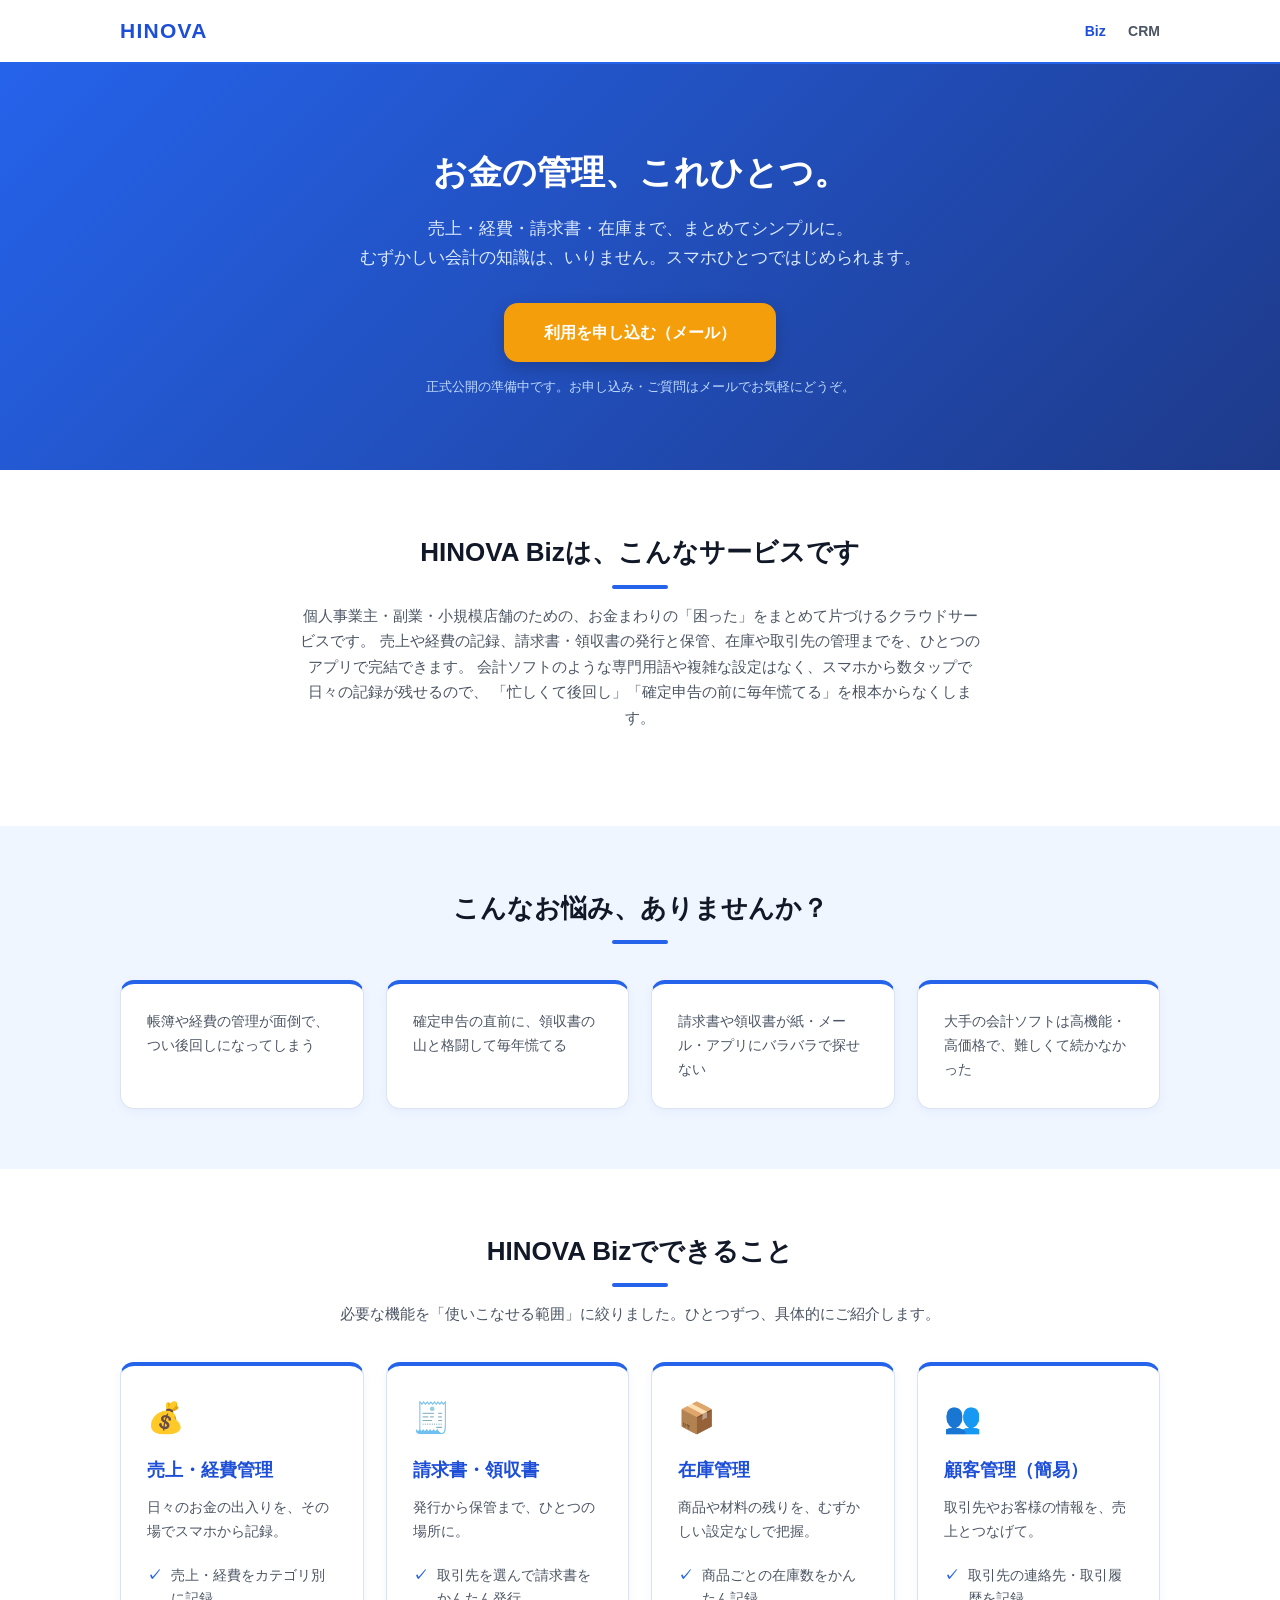
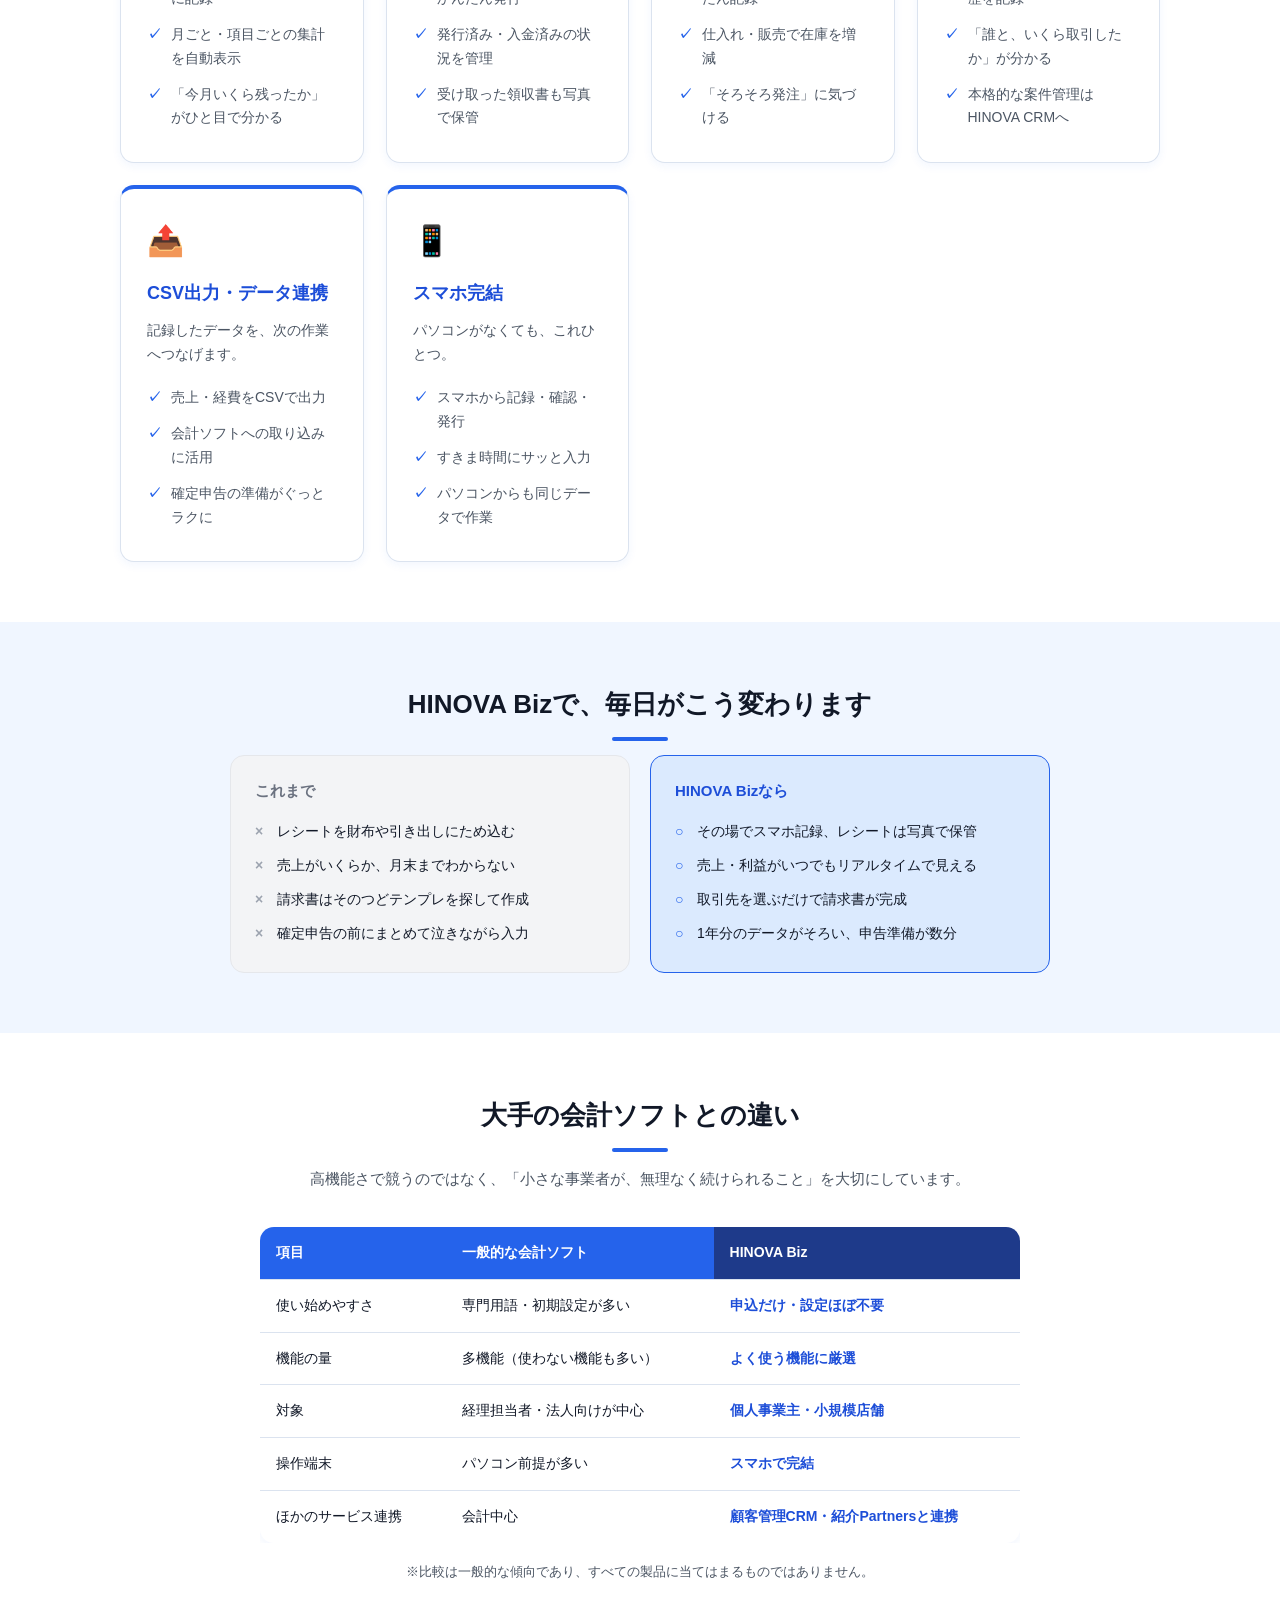
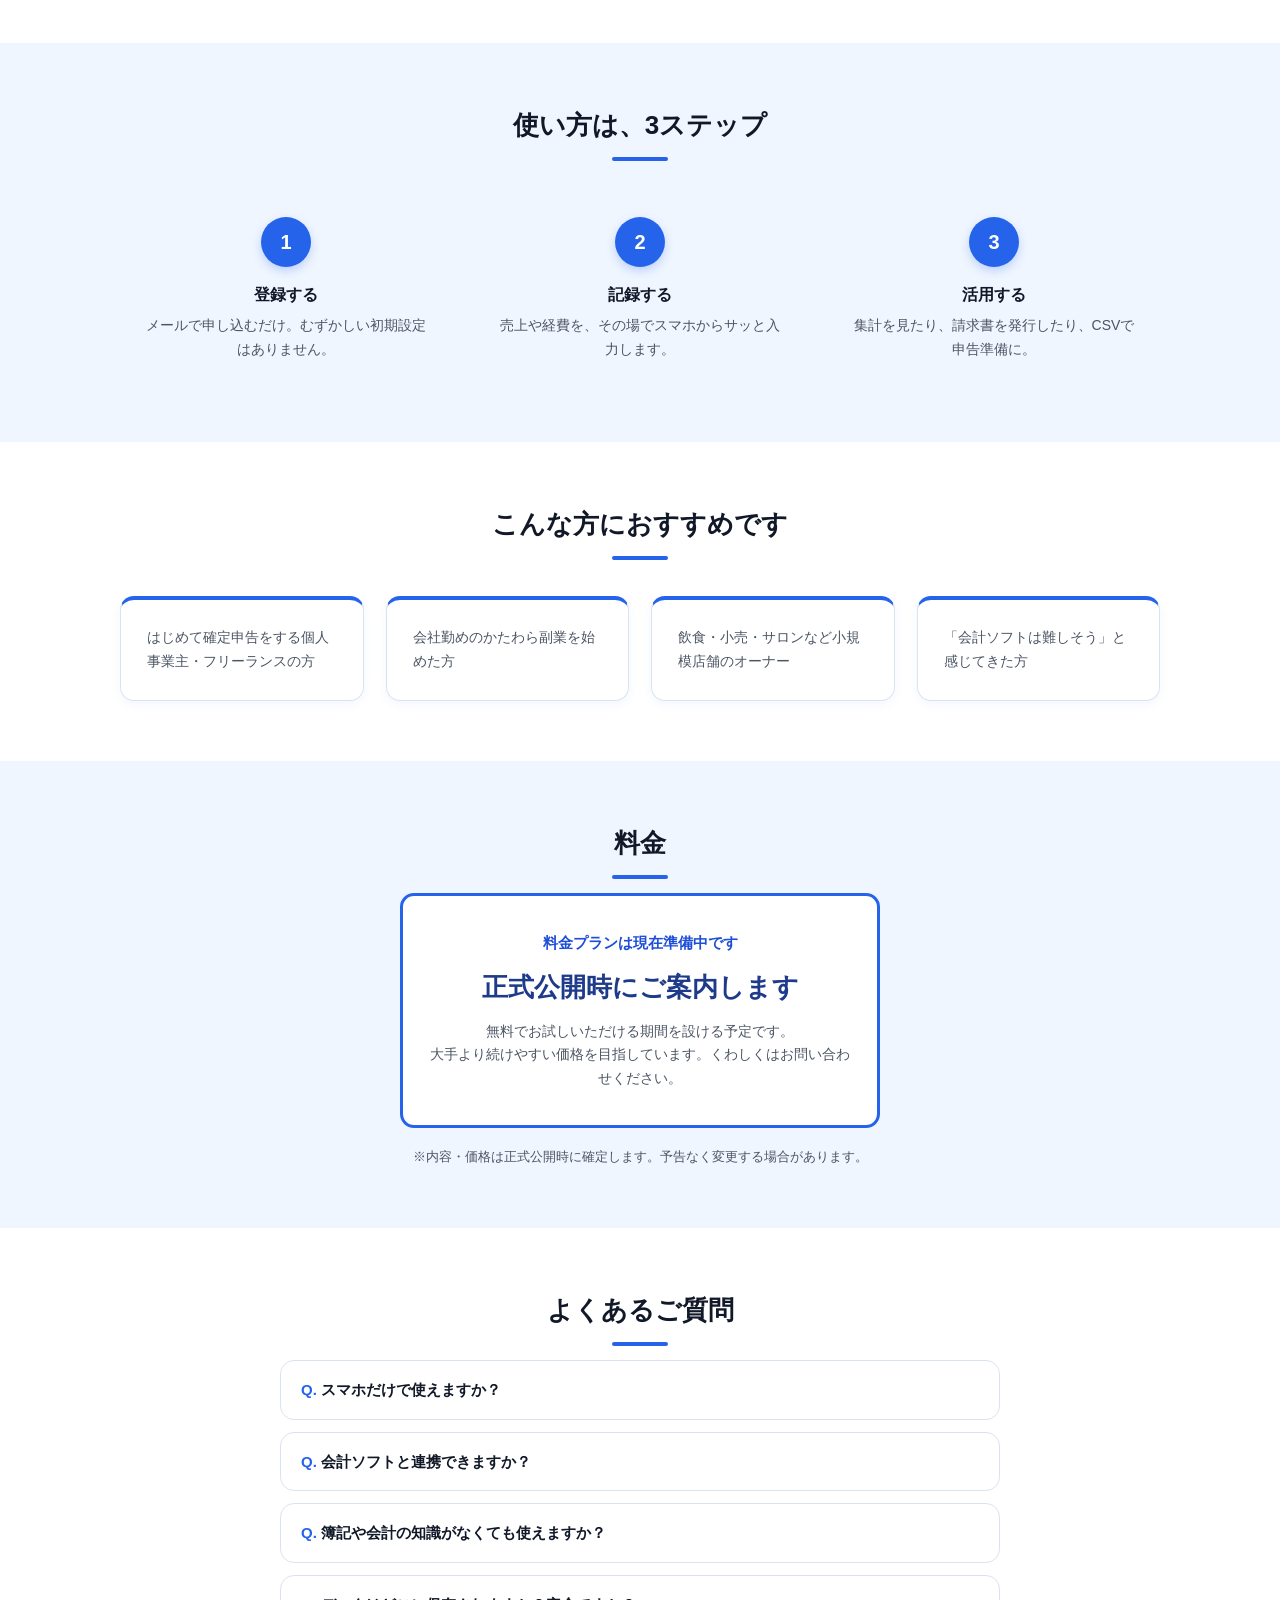
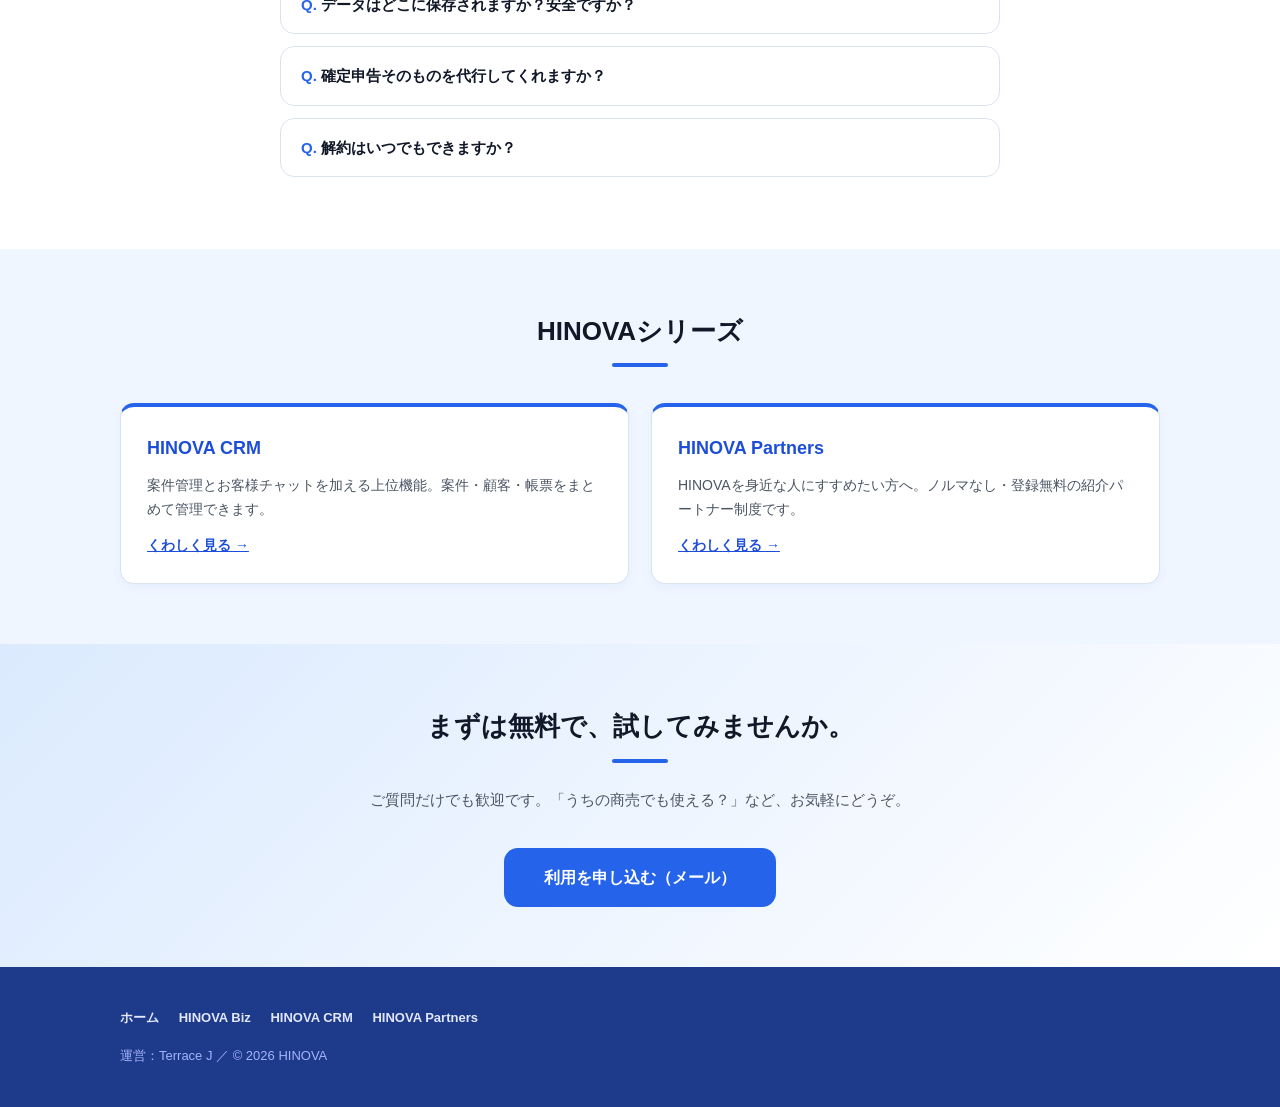
==== commit e4705a36: "CRMの内容を実物(案件管理+お客様チャット)に修正。誤ったサロン向けカルテ内容を全面差し替え Co-Authored-By: Claude Opus 4.8 <noreply@anthropic.c" ====
--- a/biz.html
+++ b/biz.html
@@ -99,7 +99,7 @@
         <ul class="feature-list">
           <li>取引先の連絡先・取引履歴を記録</li>
           <li>「誰と、いくら取引したか」が分かる</li>
-          <li>もっと詳しい管理はHINOVA CRMへ</li>
+          <li>本格的な案件管理はHINOVA CRMへ</li>
         </ul>
       </div>
       <div class="card">
@@ -257,7 +257,7 @@
     <div class="cards mt36">
       <div class="card">
         <h3>HINOVA CRM</h3>
-        <p>お客様との関係づくりには、顧客管理のCRM。売上と顧客をつなげて管理できます。</p>
+        <p>案件管理とお客様チャットを加える上位機能。案件・顧客・帳票をまとめて管理できます。</p>
         <p style="margin-top:12px"><a href="crm.html">くわしく見る →</a></p>
       </div>
       <div class="card">
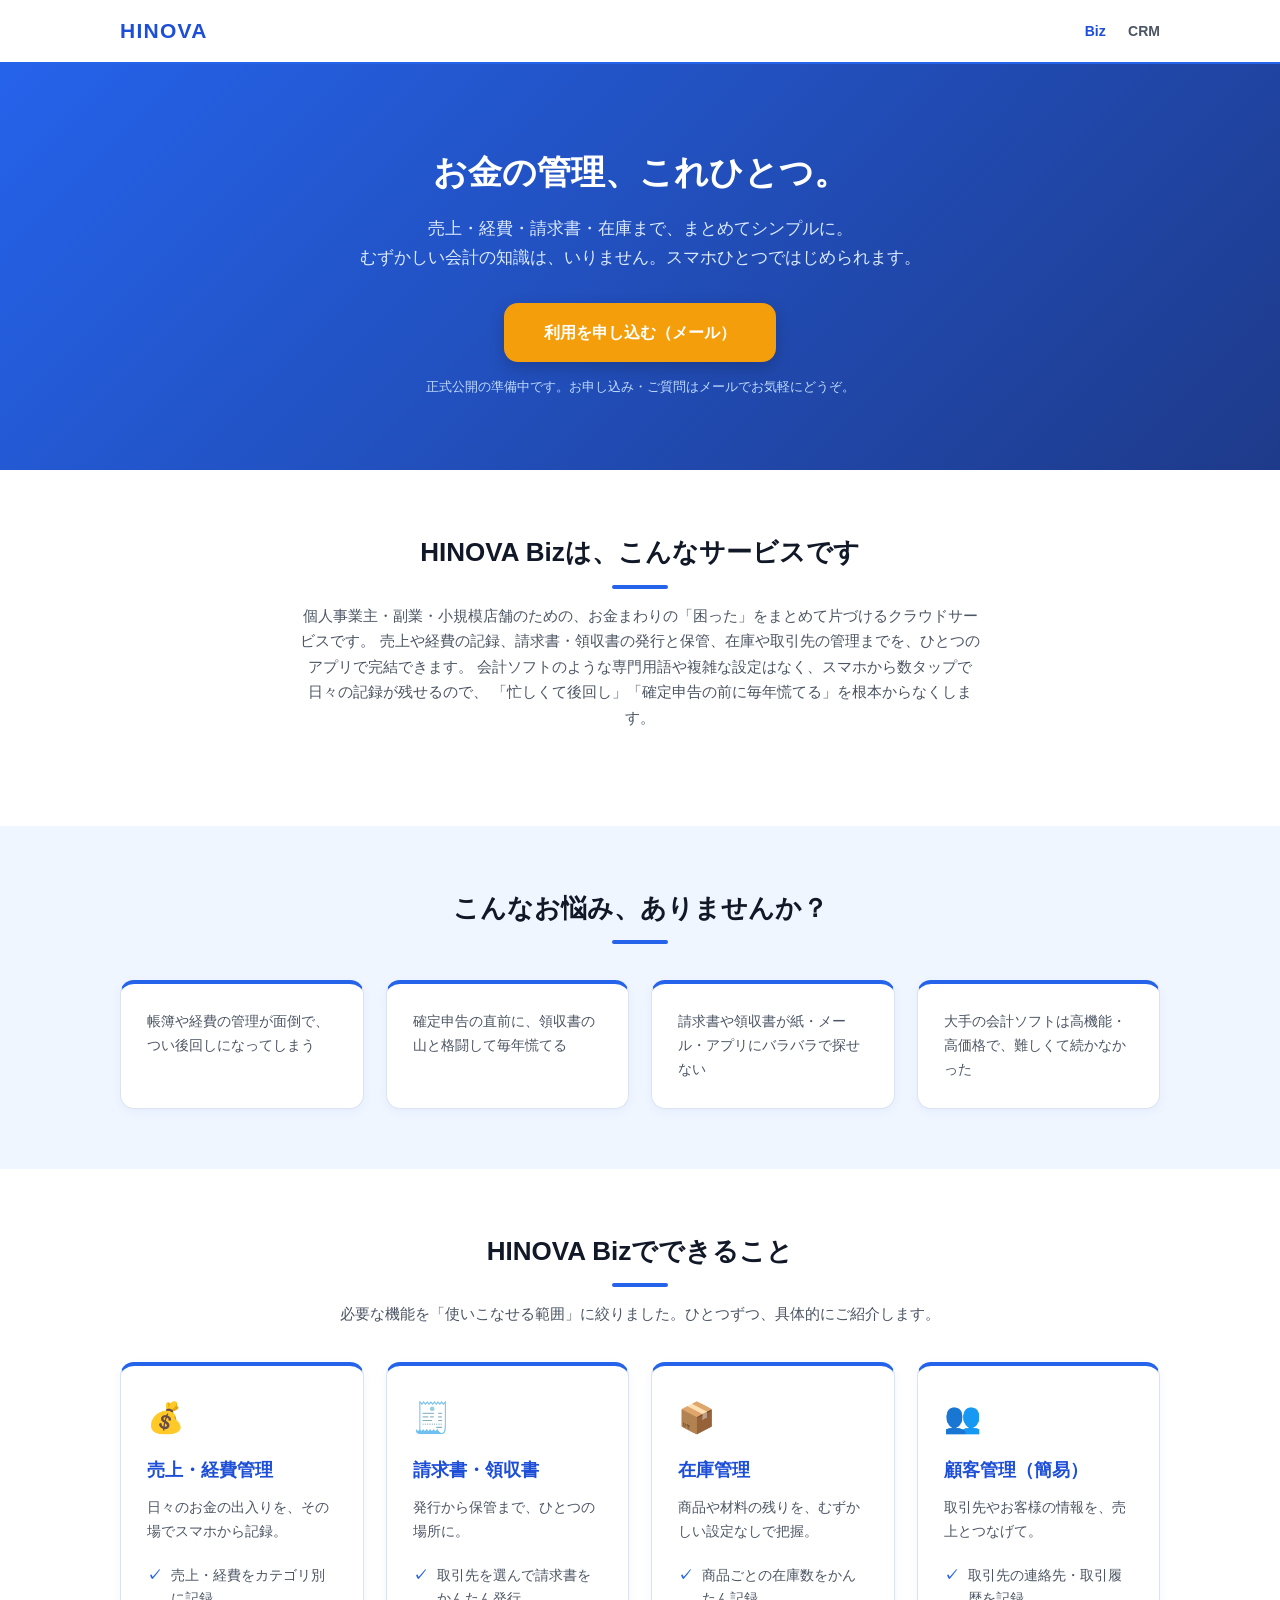
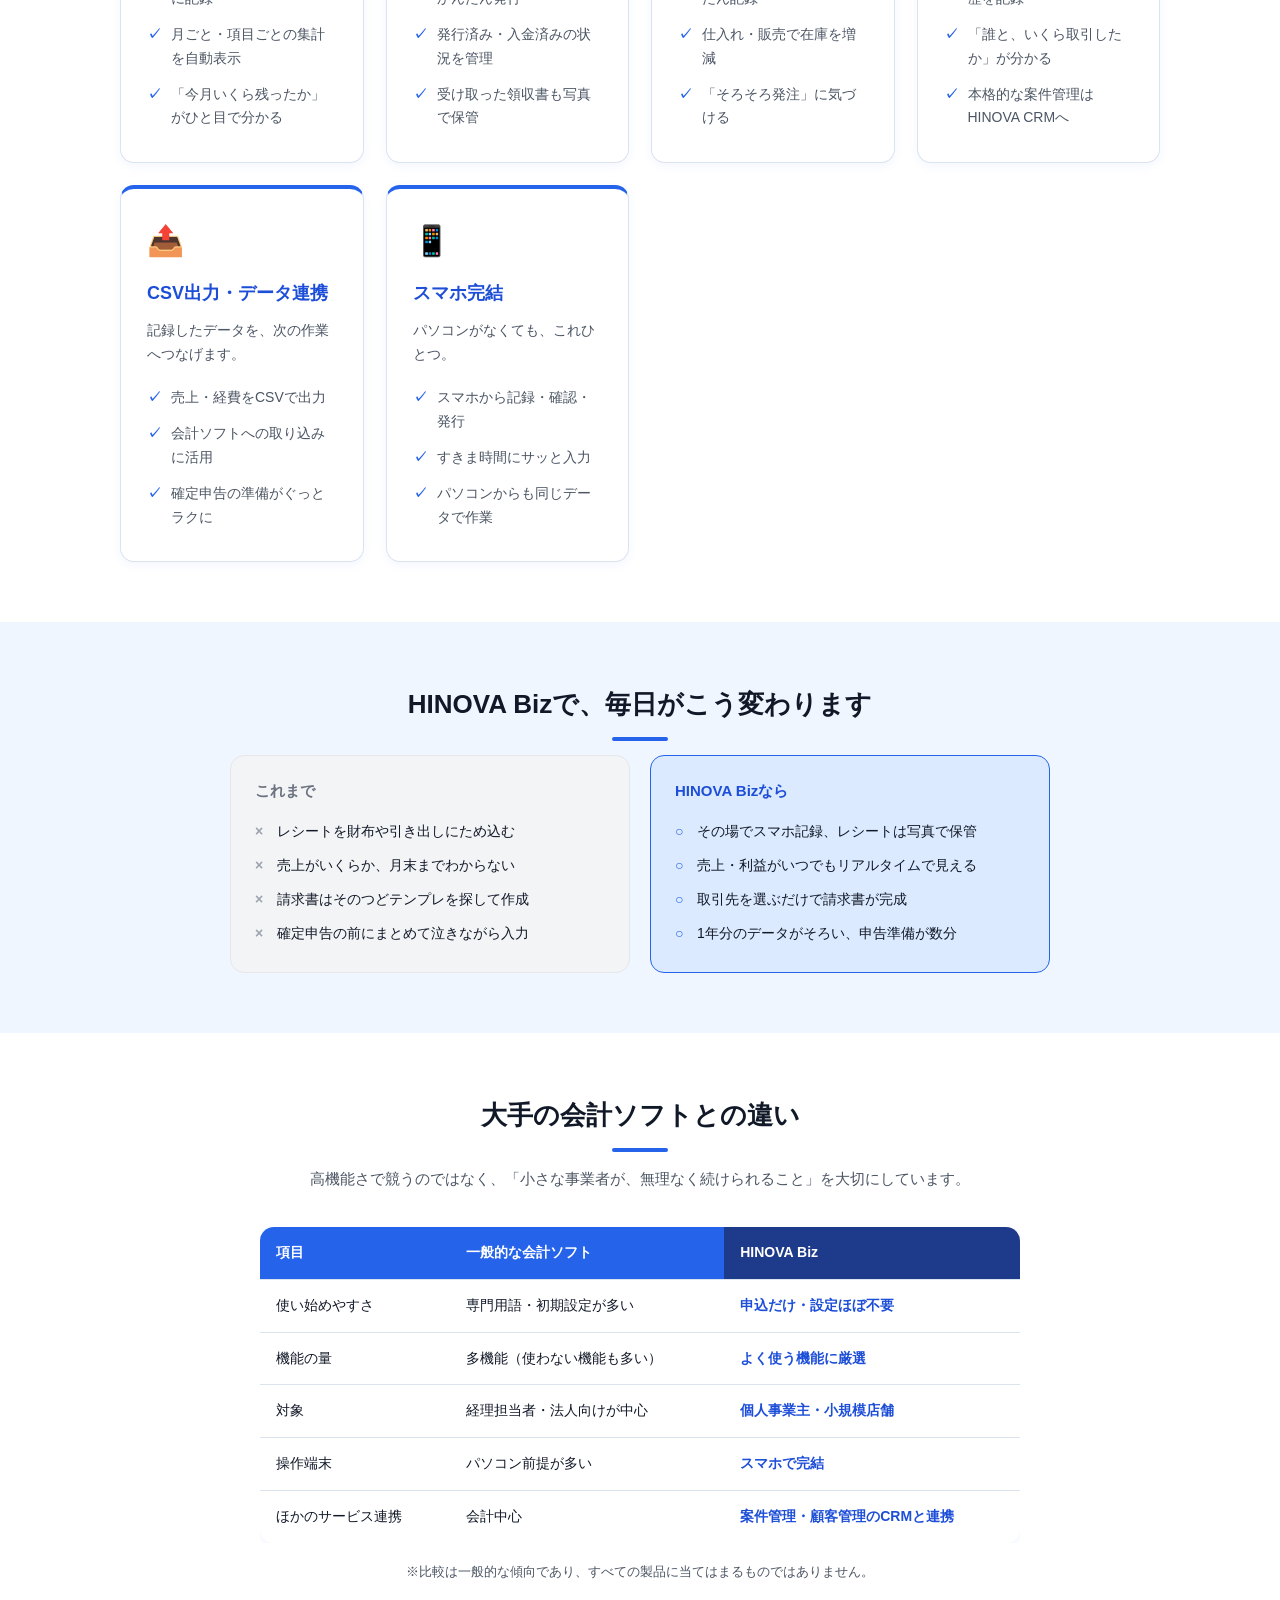
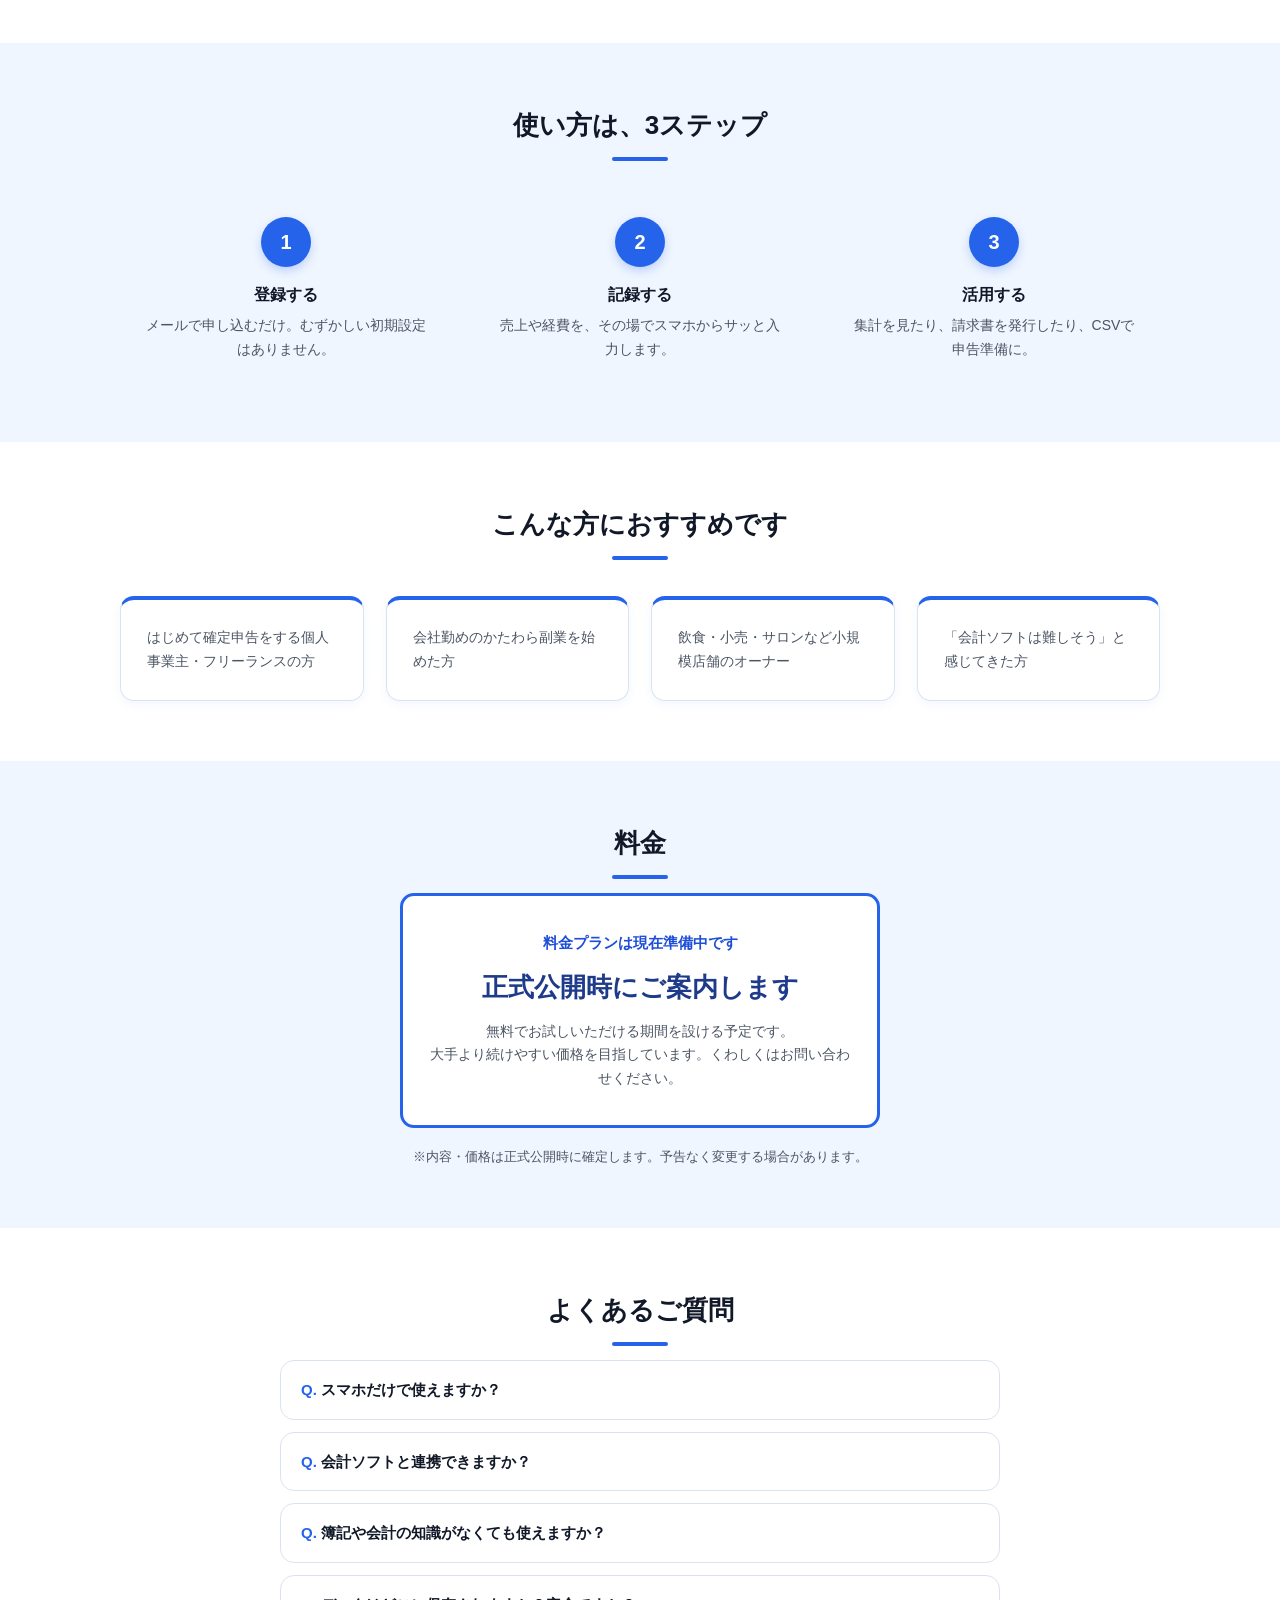
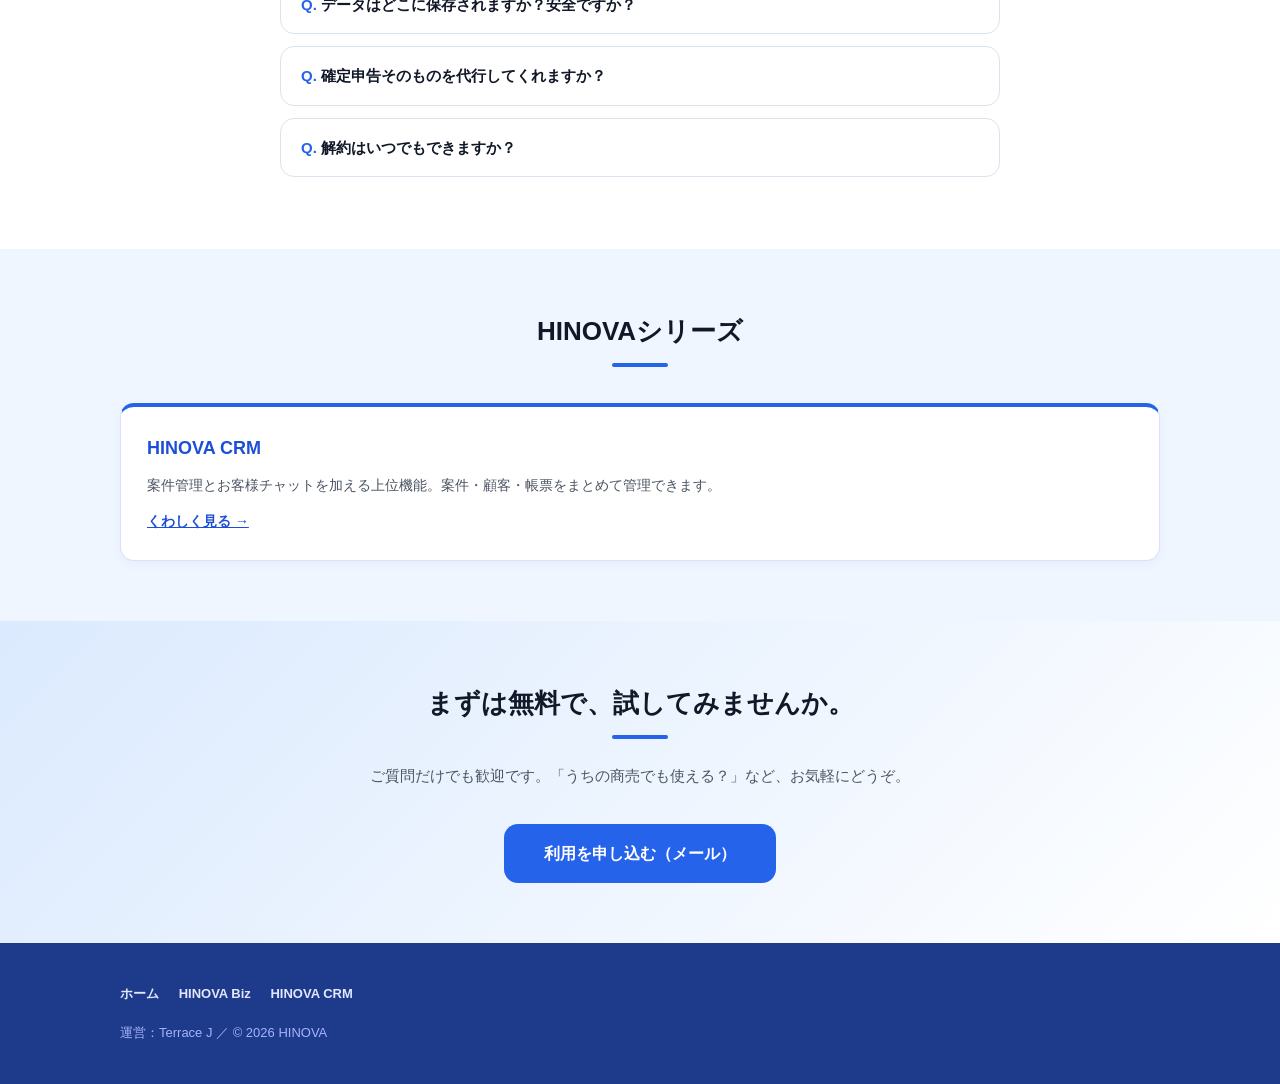
==== commit b9480e12: "公開LPからPartnersの言及・リンクを全削除(Partners制度は非公開のため) Co-Authored-By: Claude Opus 4.8 <noreply@anthropic.com>" ====
--- a/biz.html
+++ b/biz.html
@@ -166,7 +166,7 @@
           <tr><td>機能の量</td><td>多機能（使わない機能も多い）</td><td class="yes">よく使う機能に厳選</td></tr>
           <tr><td>対象</td><td>経理担当者・法人向けが中心</td><td class="yes">個人事業主・小規模店舗</td></tr>
           <tr><td>操作端末</td><td>パソコン前提が多い</td><td class="yes">スマホで完結</td></tr>
-          <tr><td>ほかのサービス連携</td><td>会計中心</td><td class="yes">顧客管理CRM・紹介Partnersと連携</td></tr>
+          <tr><td>ほかのサービス連携</td><td>会計中心</td><td class="yes">案件管理・顧客管理のCRMと連携</td></tr>
         </tbody>
       </table>
     </div>
@@ -260,11 +260,6 @@
         <p>案件管理とお客様チャットを加える上位機能。案件・顧客・帳票をまとめて管理できます。</p>
         <p style="margin-top:12px"><a href="crm.html">くわしく見る →</a></p>
       </div>
-      <div class="card">
-        <h3>HINOVA Partners</h3>
-        <p>HINOVAを身近な人にすすめたい方へ。ノルマなし・登録無料の紹介パートナー制度です。</p>
-        <p style="margin-top:12px"><a href="https://jukuro.github.io/hinova-partners-lp/">くわしく見る →</a></p>
-      </div>
     </div>
   </div>
 </section>
@@ -283,7 +278,6 @@
       <a href="index.html">ホーム</a>
       <a href="biz.html">HINOVA Biz</a>
       <a href="crm.html">HINOVA CRM</a>
-      <a href="https://jukuro.github.io/hinova-partners-lp/">HINOVA Partners</a>
     </div>
     <p class="copy">運営：Terrace J ／ © 2026 HINOVA</p>
   </div>
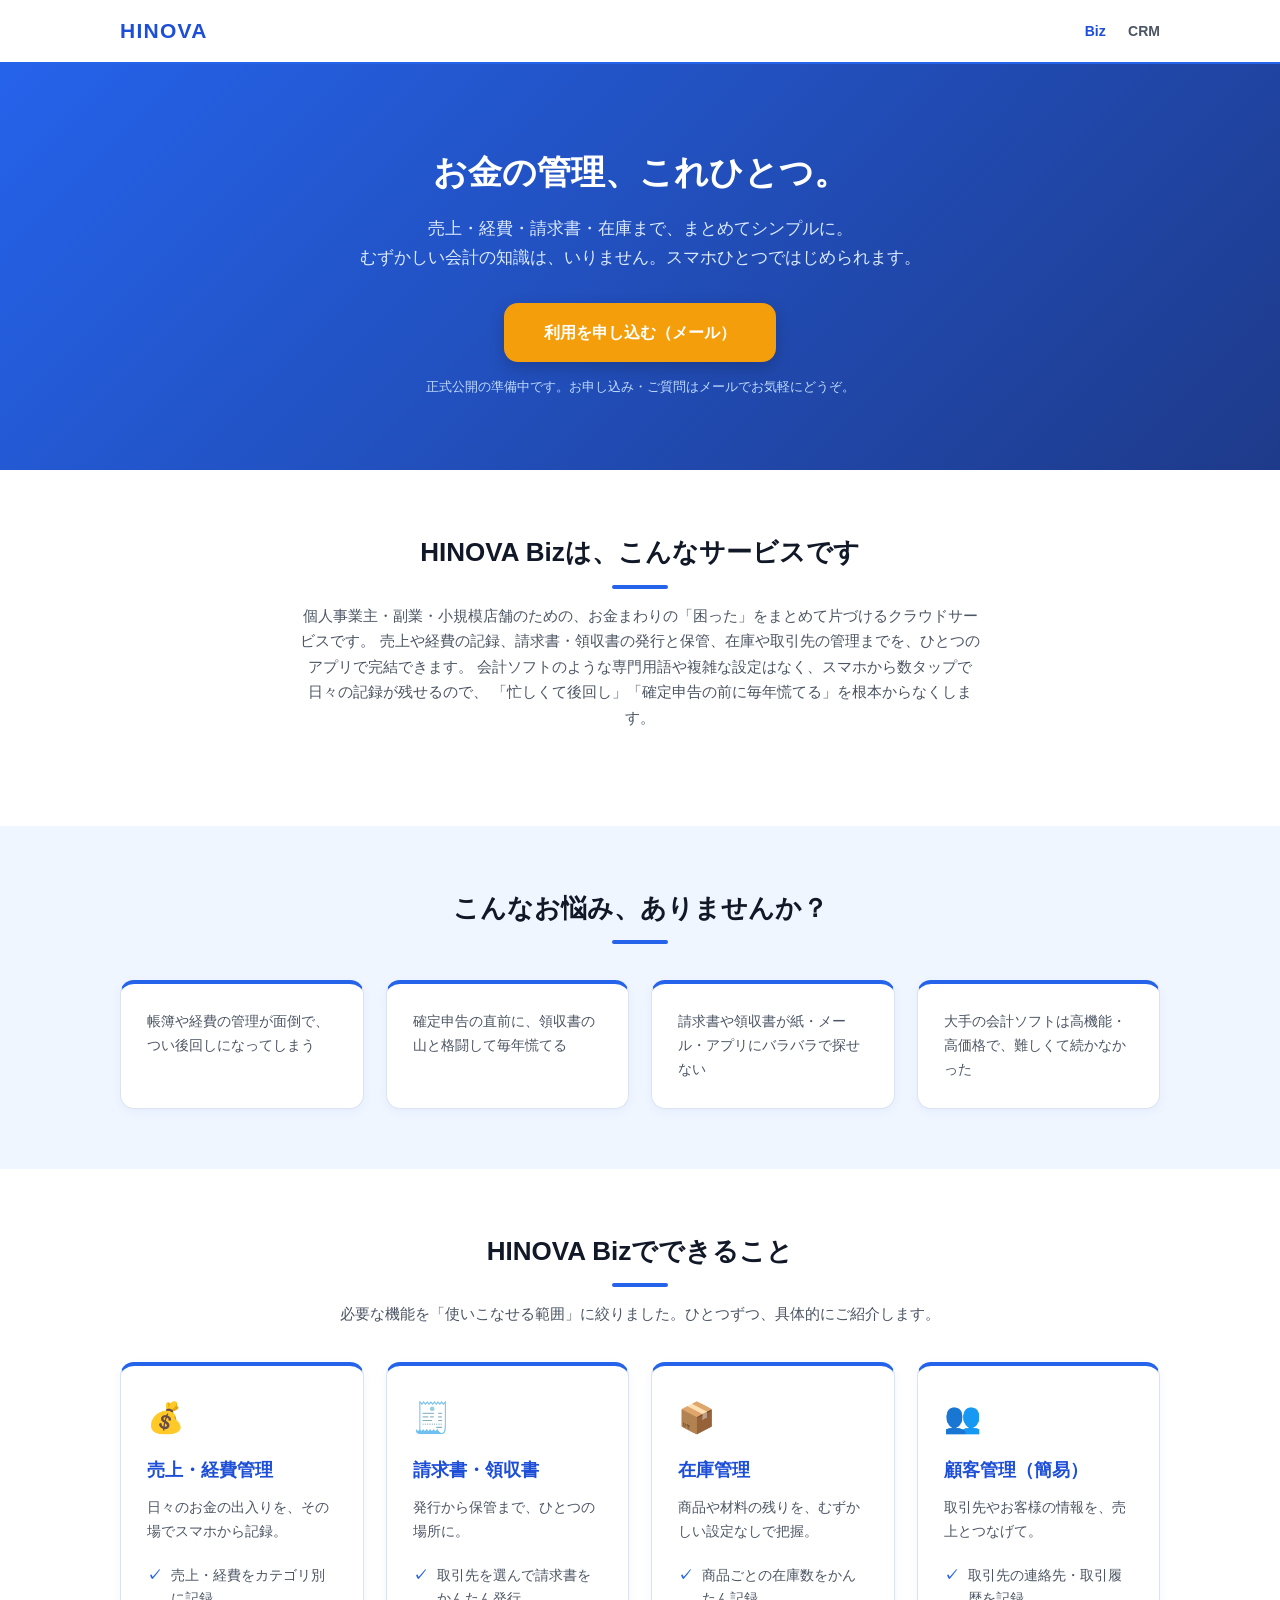
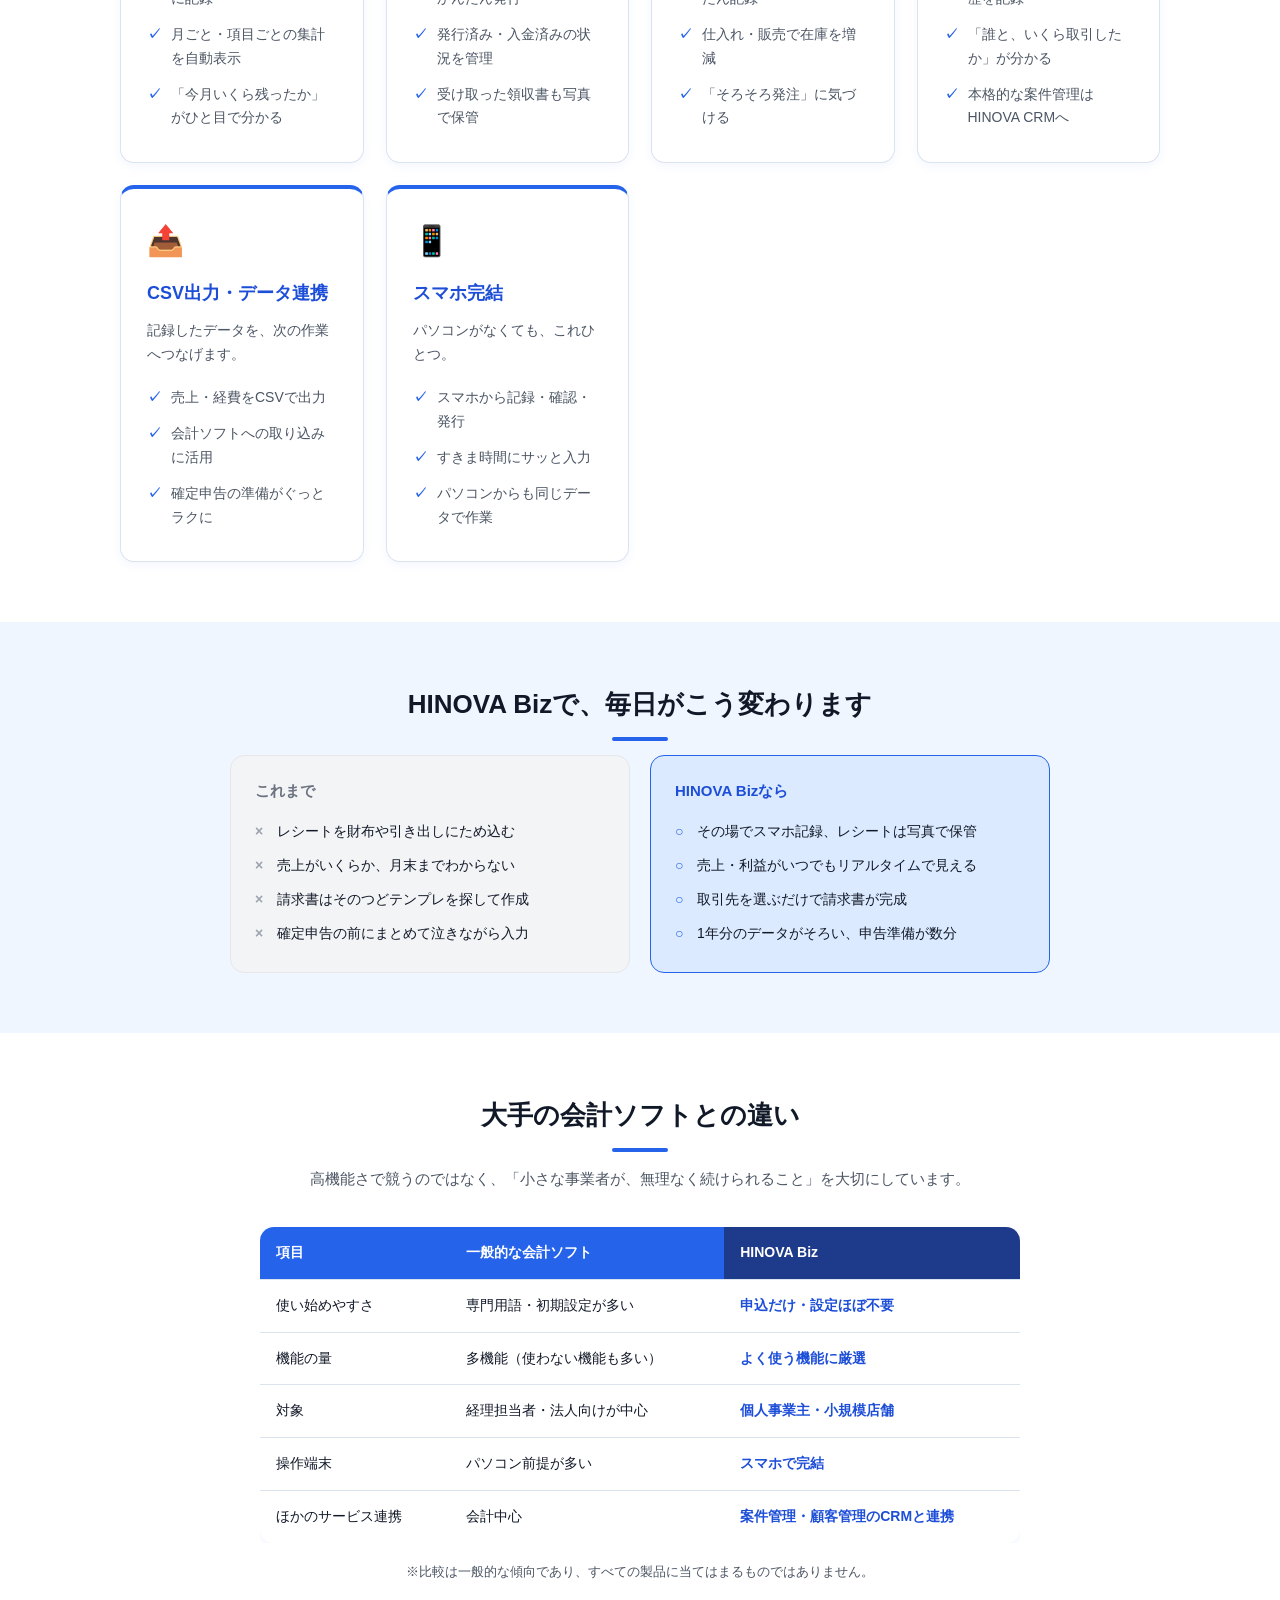
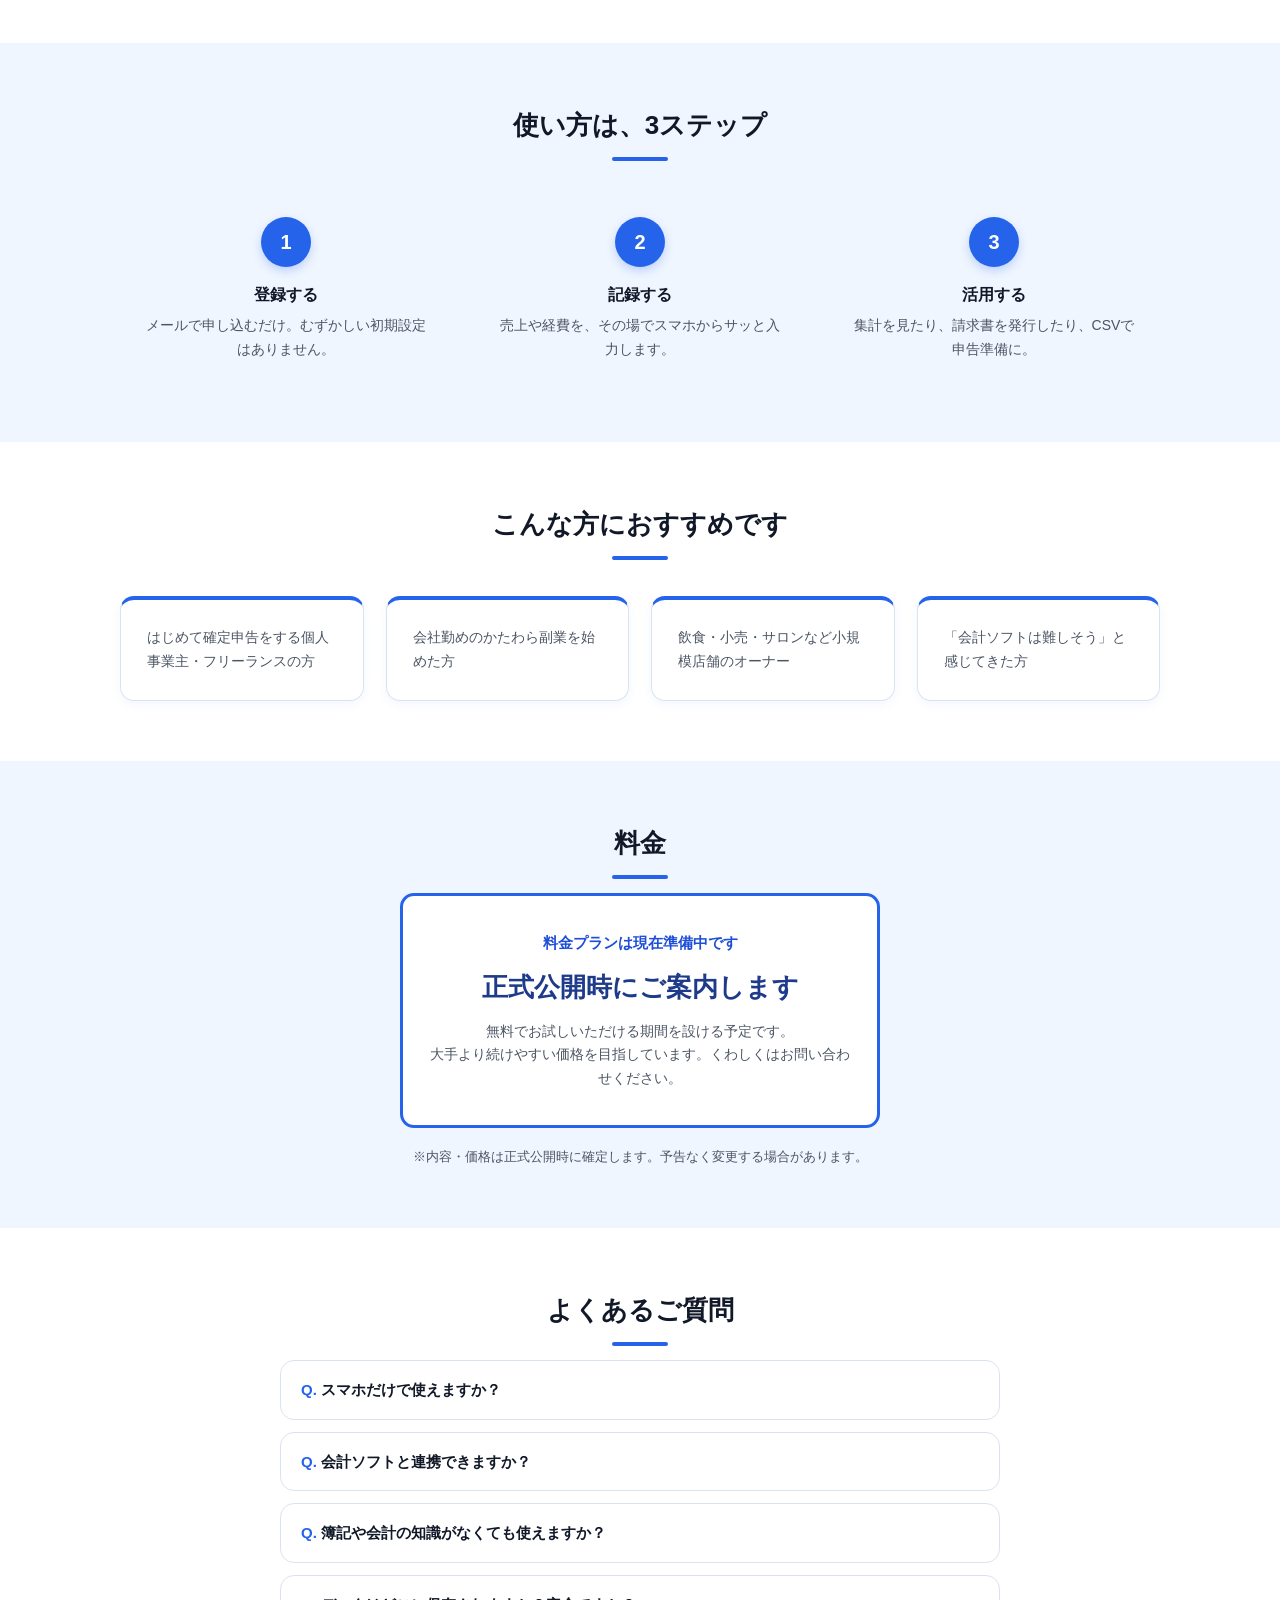
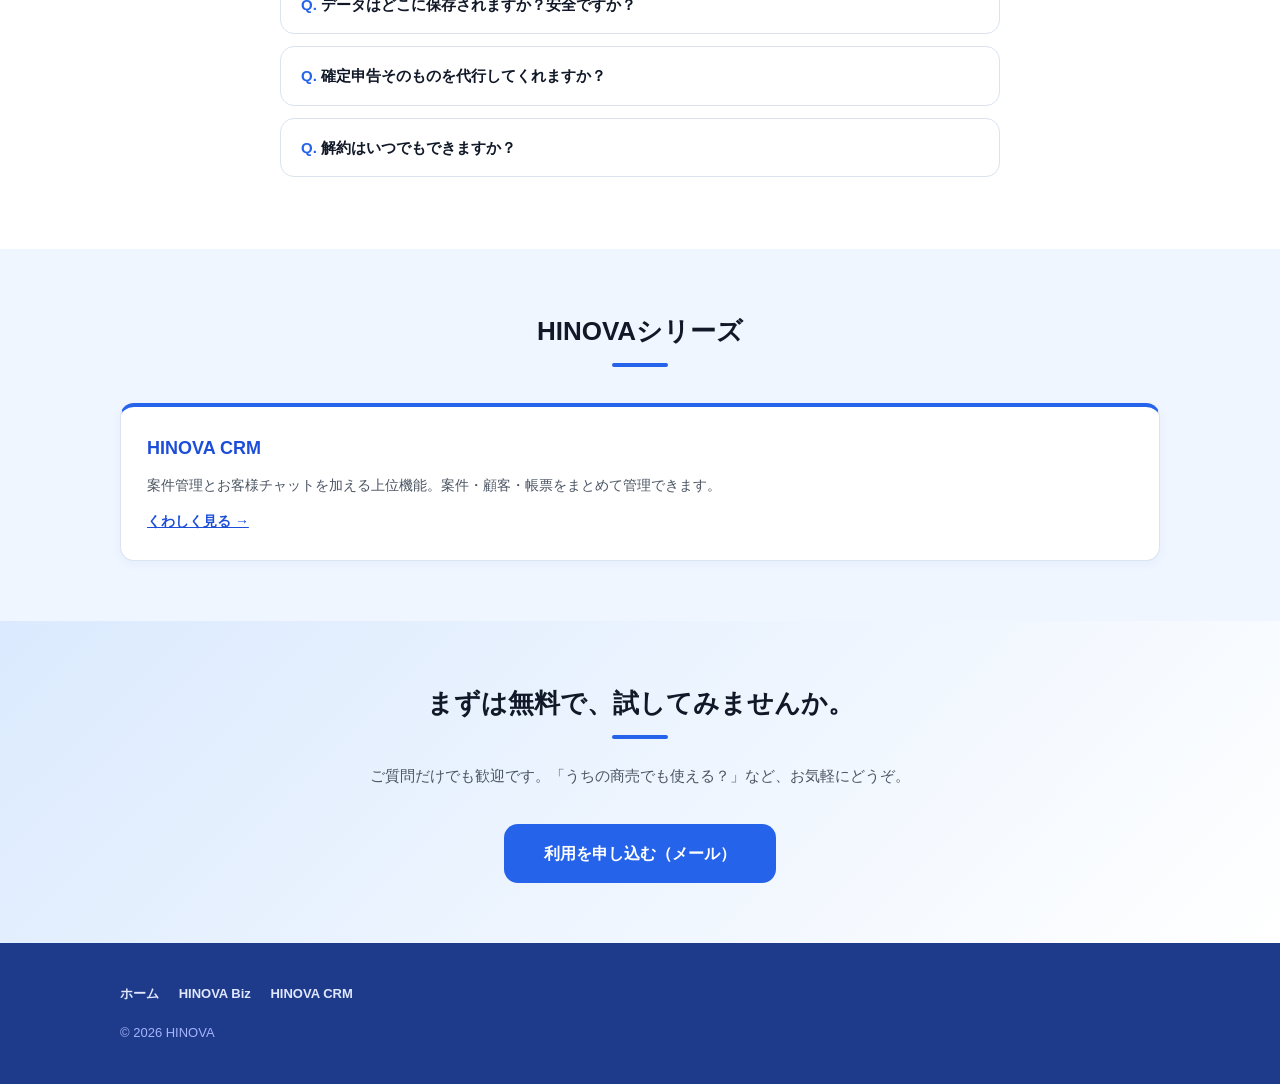
==== commit a1968654: "運営表記をHINOVAに修正(Terrace J表記を削除) Co-Authored-By: Claude Opus 4.8 <noreply@anthropic.com>" ====
--- a/biz.html
+++ b/biz.html
@@ -279,7 +279,7 @@
       <a href="biz.html">HINOVA Biz</a>
       <a href="crm.html">HINOVA CRM</a>
     </div>
-    <p class="copy">運営：Terrace J ／ © 2026 HINOVA</p>
+    <p class="copy">© 2026 HINOVA</p>
   </div>
 </footer>
 
